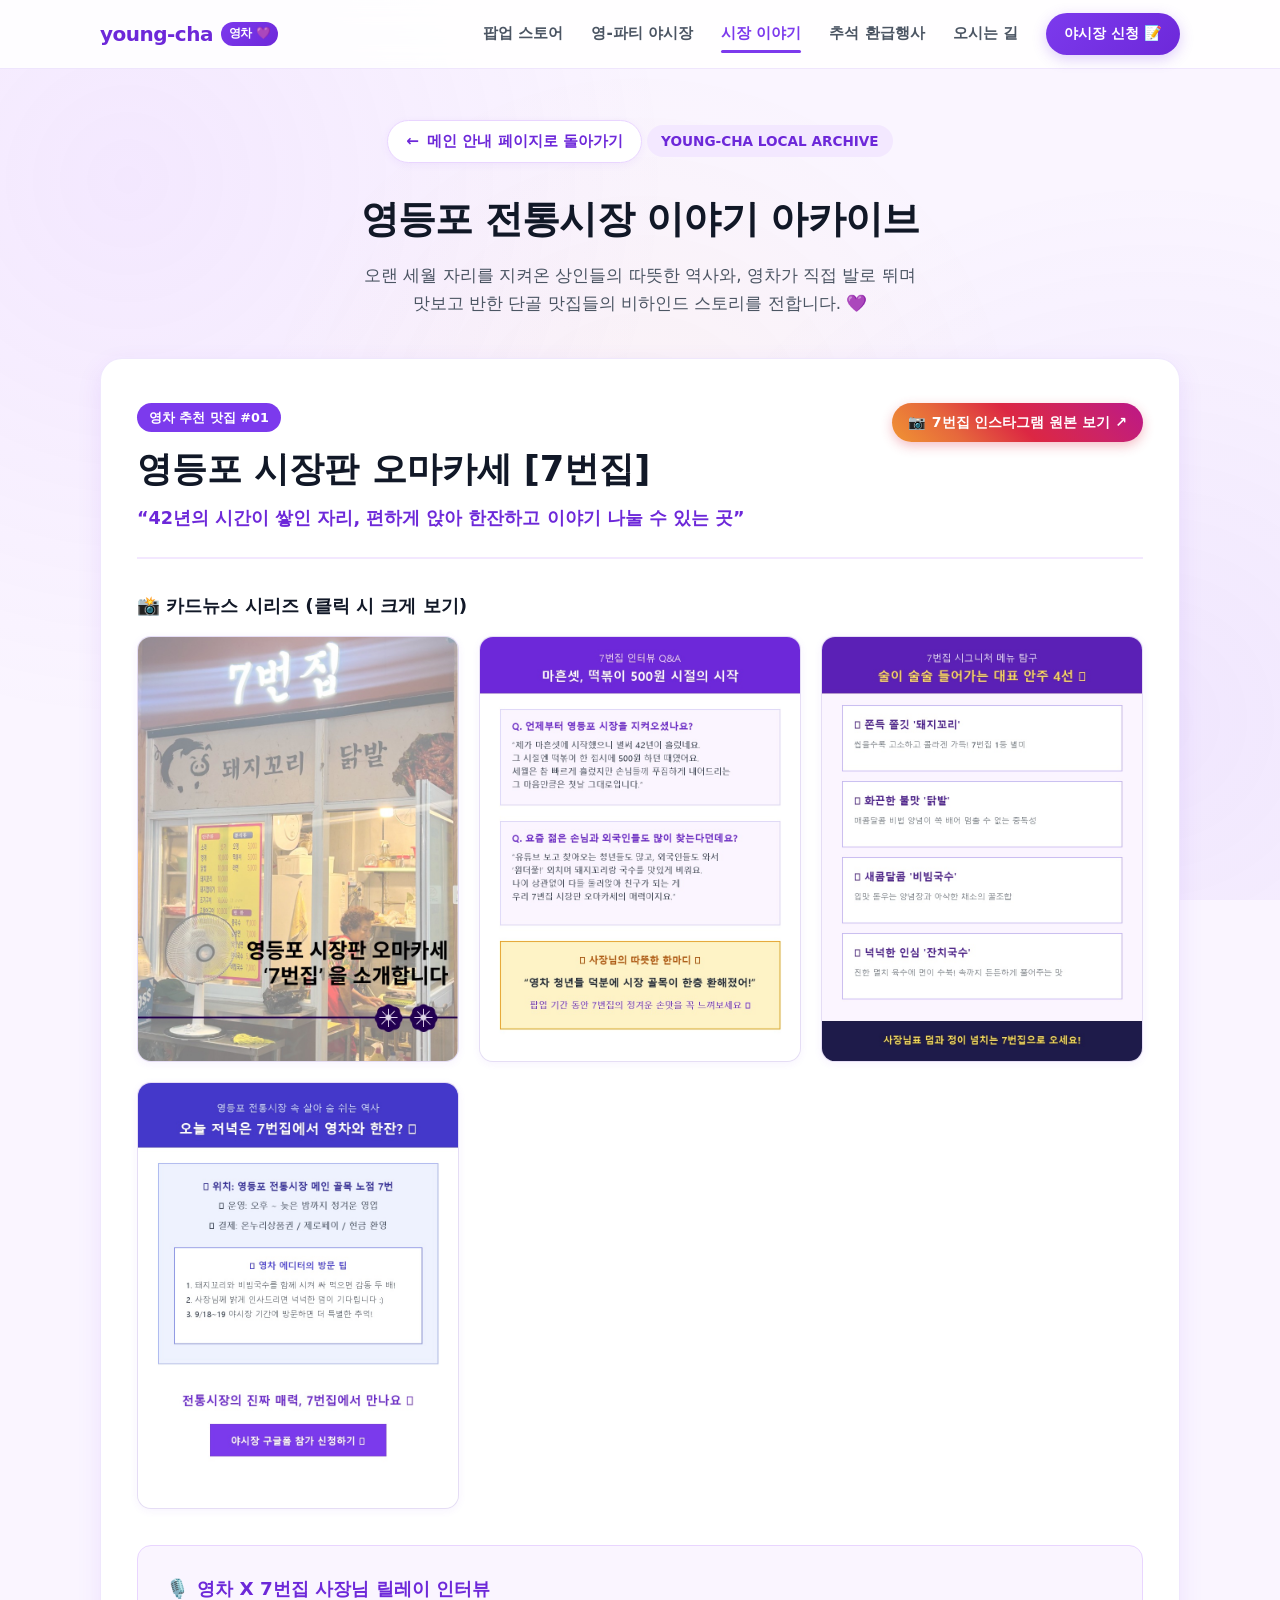
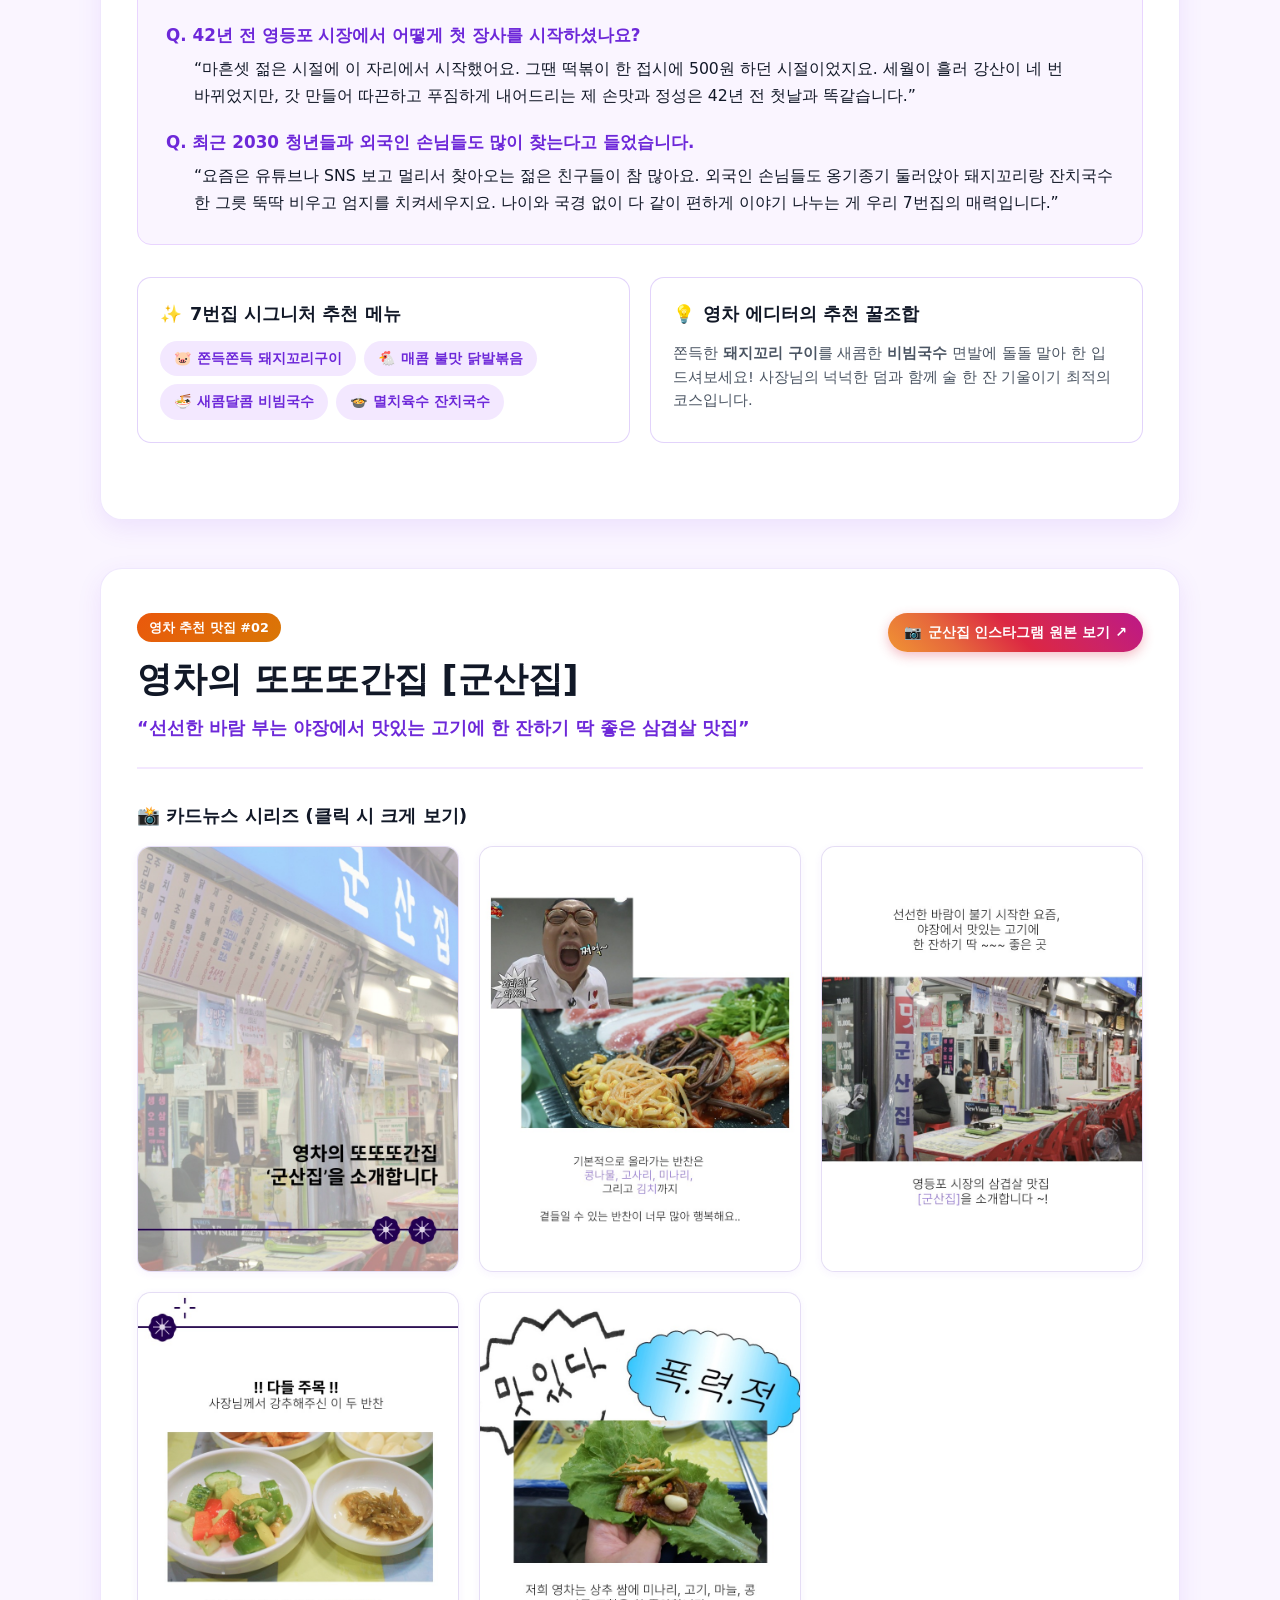
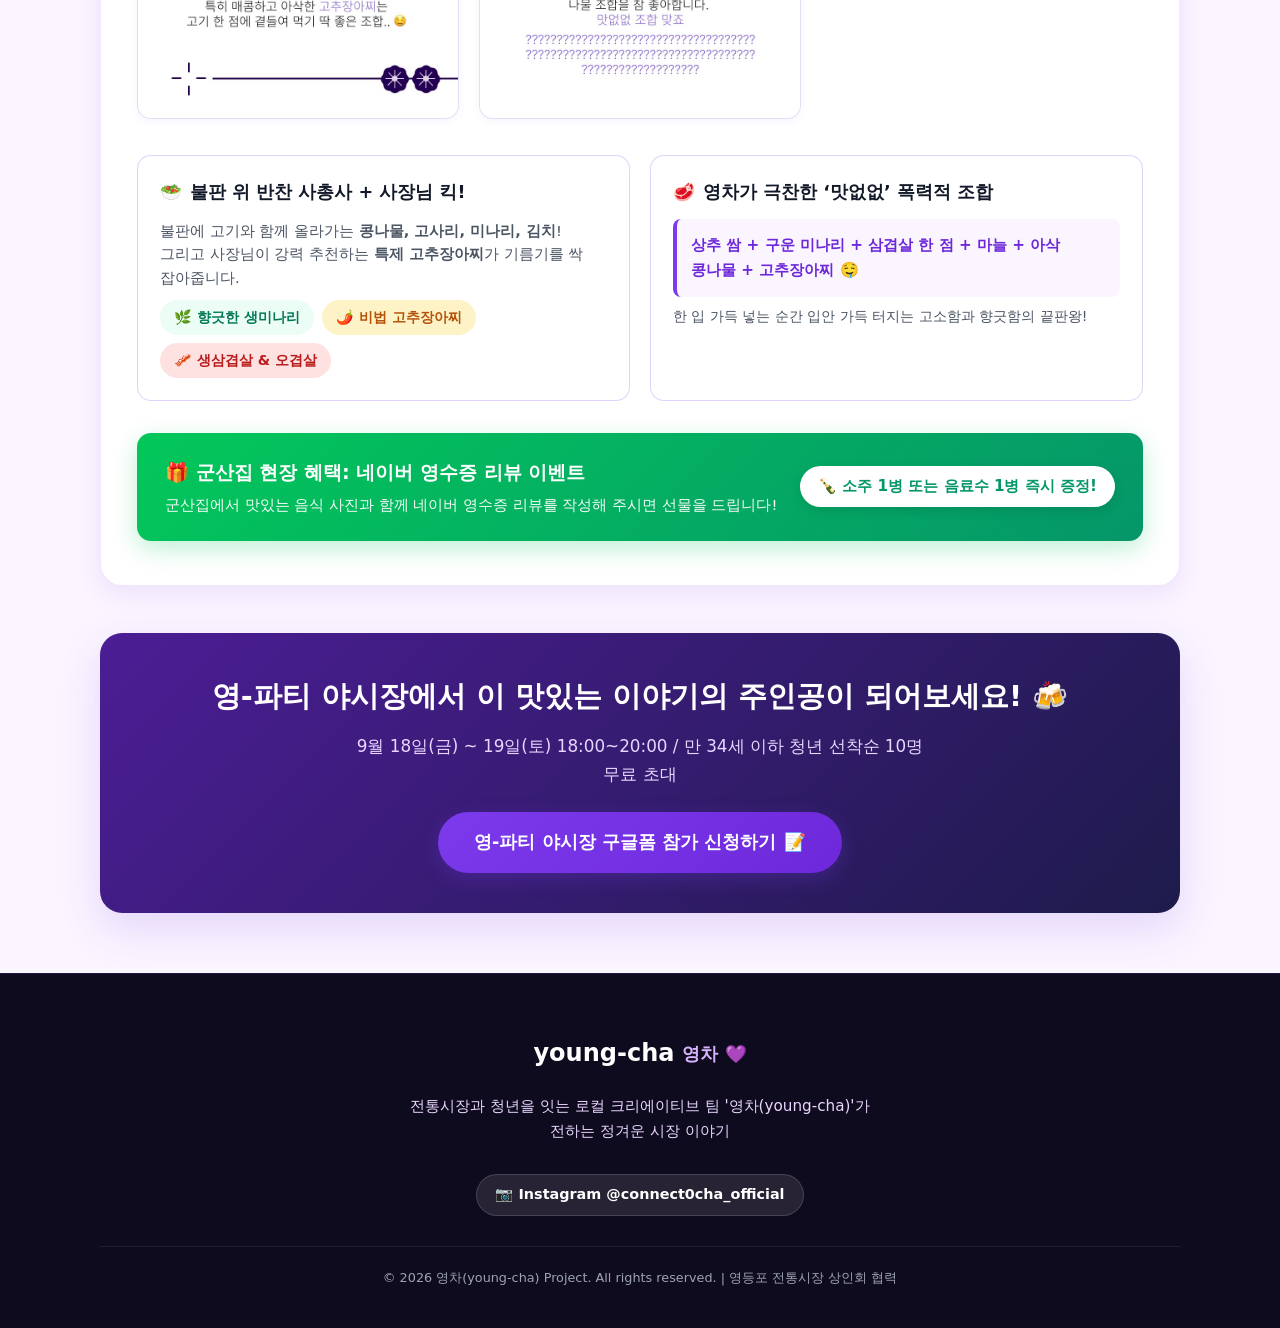
==== stories.html @ 4e7a3eff "feat: 영등포 전통시장 with 영차 팝업 & 야시장 공식 웹사이트 완성 및 Vercel 배포 설정" ====
<!DOCTYPE html>
<html lang="ko">
<head>
  <meta charset="UTF-8">
  <meta name="viewport" content="width=device-width, initial-scale=1.0">
  <title>시장 이야기 아카이브 | 영등포 전통시장 with 영차 💜</title>
  <meta name="description" content="영차가 기록한 영등포 전통시장 이야기 아카이브. 42년 전통의 시장판 오마카세 7번집과 야장 삼겹살 성지 군산집의 카드뉴스를 만나보세요.">
  
  <!-- Open Graph -->
  <meta property="og:type" content="article">
  <meta property="og:title" content="시장 이야기 아카이브 | 영등포 전통시장 with 영차">
  <meta property="og:description" content="7번집 & 군산집의 생생한 인터뷰와 맛있는 카드뉴스 스토리 📖">
  <meta property="og:image" content="images/insta_gunsan.jpg">

  <!-- Pretendard Font & Styles -->
  <link rel="stylesheet" as="style" crossorigin href="https://cdn.jsdelivr.net/gh/orioncactus/pretendard@v1.3.9/dist/web/static/pretendard.min.css" />
  <link rel="stylesheet" href="style.css">
</head>
<body>

  <!-- 상단 네비게이션 헤더 -->
  <header class="header">
    <div class="container header-inner">
      <a href="index.html" class="logo" id="headerLogo">
        <span>young-cha</span>
        <span class="logo-badge">영차 💜</span>
      </a>

      <nav class="nav-desktop">
        <a href="index.html#popup" class="nav-link">팝업 스토어</a>
        <a href="index.html#nightmarket" class="nav-link">영-파티 야시장</a>
        <a href="stories.html" class="nav-link active">시장 이야기</a>
        <a href="index.html#chuseok" class="nav-link">추석 환급행사</a>
        <a href="index.html#location" class="nav-link">오시는 길</a>
        <a href="https://docs.google.com/forms/d/e/1FAIpQLSfv0fXyxu8cU6Dea35BbrPlyVKg8eiQco507-n66Tb0pVjEPQ/viewform?usp=header" target="_blank" rel="noopener noreferrer" class="nav-cta">
          야시장 신청 📝
        </a>
      </nav>

      <button class="menu-toggle" id="menuToggle" aria-label="메뉴 열기">
        <span></span>
        <span></span>
        <span></span>
      </button>
    </div>

    <!-- 모바일 드로어 메뉴 -->
    <nav class="nav-mobile" id="navMobile">
      <a href="index.html#popup" class="nav-link">🎪 팝업 스토어 안내</a>
      <a href="index.html#nightmarket" class="nav-link">🍻 영-파티 야시장 안내</a>
      <a href="stories.html" class="nav-link">📖 시장 이야기 아카이브</a>
      <a href="index.html#chuseok" class="nav-link">🌕 추석 환급행사</a>
      <a href="index.html#location" class="nav-link">📍 오시는 길</a>
      <a href="https://docs.google.com/forms/d/e/1FAIpQLSfv0fXyxu8cU6Dea35BbrPlyVKg8eiQco507-n66Tb0pVjEPQ/viewform?usp=header" target="_blank" rel="noopener noreferrer" class="btn btn-primary" style="margin-top: 10px;">
        야시장 참가 신청하기 📝
      </a>
    </nav>
  </header>

  <!-- 서브 페이지 타이틀 헤더 -->
  <main class="container">
    <div class="stories-header">
      <a href="index.html" class="back-to-main" id="backBtn">
        <span>←</span>
        <span>메인 안내 페이지로 돌아가기</span>
      </a>

      <div class="section-tag">YOUNG-CHA LOCAL ARCHIVE</div>
      <h1 class="section-title">영등포 전통시장 이야기 아카이브</h1>
      <p class="section-desc">
        오랜 세월 자리를 지켜온 상인들의 따뜻한 역사와, 영차가 직접 발로 뛰며 맛보고 반한 단골 맛집들의 비하인드 스토리를 전합니다. 💜
      </p>
    </div>

    <!-- 1. 7번집 상세 스토리 아카이브 -->
    <article class="store-story-section" id="story-7bun">
      <div class="store-header-wrap">
        <div>
          <span class="store-badge">영차 추천 맛집 #01</span>
          <h2 class="store-title">영등포 시장판 오마카세 [7번집]</h2>
          <p class="store-subcopy">“42년의 시간이 쌓인 자리, 편하게 앉아 한잔하고 이야기 나눌 수 있는 곳”</p>
        </div>
        <div style="display: flex; align-items: center; gap: 10px; flex-wrap: wrap;">
          <a href="https://www.instagram.com/p/Dc5ZLV1Ejj2/?img_index=1" target="_blank" rel="noopener noreferrer" class="insta-direct-btn">
            <span>📷</span>
            <span>7번집 인스타그램 원본 보기 ↗</span>
          </a>
        </div>
      </div>

      <!-- 7번집 카드뉴스 갤러리 그리드 -->
      <h3 style="font-size: 1.15rem; font-weight: 800; margin-bottom: 14px; color: var(--text-primary);">
        📸 카드뉴스 시리즈 (클릭 시 크게 보기)
      </h3>
      <div class="cardnews-gallery" data-gallery="7bun">
        <div class="gallery-item">
          <img src="images/7bun_1.jpg" alt="7번집 카드뉴스 1 - 소개 커버">
          <div class="gallery-overlay-hint">🔍 크게 보기 (1/4)</div>
        </div>
        <div class="gallery-item">
          <img src="images/7bun_2.jpg" alt="7번집 카드뉴스 2 - 42년 역사 인터뷰">
          <div class="gallery-overlay-hint">🔍 크게 보기 (2/4)</div>
        </div>
        <div class="gallery-item">
          <img src="images/7bun_3.jpg" alt="7번집 카드뉴스 3 - 시그니처 메뉴">
          <div class="gallery-overlay-hint">🔍 크게 보기 (3/4)</div>
        </div>
        <div class="gallery-item">
          <img src="images/7bun_4.jpg" alt="7번집 카드뉴스 4 - 방문 꿀팁">
          <div class="gallery-overlay-hint">🔍 크게 보기 (4/4)</div>
        </div>
      </div>

      <!-- 인터뷰 Q&A 카드 -->
      <div class="interview-box">
        <h3 style="font-size: 1.15rem; font-weight: 800; color: var(--brand-purple-dark); margin-bottom: 18px; display: flex; align-items: center; gap: 8px;">
          <span>🎙️</span>
          <span>영차 X 7번집 사장님 릴레이 인터뷰</span>
        </h3>

        <div class="interview-item">
          <div class="interview-q">Q. 42년 전 영등포 시장에서 어떻게 첫 장사를 시작하셨나요?</div>
          <div class="interview-a">
            “마흔셋 젊은 시절에 이 자리에서 시작했어요. 그땐 떡볶이 한 접시에 500원 하던 시절이었지요. 세월이 흘러 강산이 네 번 바뀌었지만, 갓 만들어 따끈하고 푸짐하게 내어드리는 제 손맛과 정성은 42년 전 첫날과 똑같습니다.”
          </div>
        </div>

        <div class="interview-item">
          <div class="interview-q">Q. 최근 2030 청년들과 외국인 손님들도 많이 찾는다고 들었습니다.</div>
          <div class="interview-a">
            “요즘은 유튜브나 SNS 보고 멀리서 찾아오는 젊은 친구들이 참 많아요. 외국인 손님들도 옹기종기 둘러앉아 돼지꼬리랑 잔치국수 한 그릇 뚝딱 비우고 엄지를 치켜세우지요. 나이와 국경 없이 다 같이 편하게 이야기 나누는 게 우리 7번집의 매력입니다.”
          </div>
        </div>
      </div>

      <!-- 추천 메뉴 & 영차 방문 팁 -->
      <div class="highlight-feature-grid">
        <div class="feature-box">
          <div class="feature-box-title">
            <span>✨</span>
            <span>7번집 시그니처 추천 메뉴</span>
          </div>
          <div class="menu-pill-list">
            <span class="menu-pill">🐷 쫀득쫀득 돼지꼬리구이</span>
            <span class="menu-pill">🐔 매콤 불맛 닭발볶음</span>
            <span class="menu-pill">🍜 새콤달콤 비빔국수</span>
            <span class="menu-pill">🍲 멸치육수 잔치국수</span>
          </div>
        </div>

        <div class="feature-box">
          <div class="feature-box-title">
            <span>💡</span>
            <span>영차 에디터의 추천 꿀조합</span>
          </div>
          <p style="font-size: 0.92rem; color: var(--text-secondary); line-height: 1.6;">
            쫀득한 <strong>돼지꼬리 구이</strong>를 새콤한 <strong>비빔국수</strong> 면발에 돌돌 말아 한 입 드셔보세요! 사장님의 넉넉한 덤과 함께 술 한 잔 기울이기 최적의 코스입니다.
          </p>
        </div>
      </div>
    </article>

    <!-- 2. 군산집 상세 스토리 아카이브 -->
    <article class="store-story-section" id="story-gunsan">
      <div class="store-header-wrap">
        <div>
          <span class="store-badge" style="background: linear-gradient(135deg, #EA580C, #D97706);">영차 추천 맛집 #02</span>
          <h2 class="store-title">영차의 또또또간집 [군산집]</h2>
          <p class="store-subcopy">“선선한 바람 부는 야장에서 맛있는 고기에 한 잔하기 딱 좋은 삼겹살 맛집”</p>
        </div>
        <div style="display: flex; align-items: center; gap: 10px; flex-wrap: wrap;">
          <a href="https://www.instagram.com/p/Dc0hXOelIm2/?img_index=1" target="_blank" rel="noopener noreferrer" class="insta-direct-btn">
            <span>📷</span>
            <span>군산집 인스타그램 원본 보기 ↗</span>
          </a>
        </div>
      </div>

      <!-- 군산집 카드뉴스 갤러리 그리드 -->
      <h3 style="font-size: 1.15rem; font-weight: 800; margin-bottom: 14px; color: var(--text-primary);">
        📸 카드뉴스 시리즈 (클릭 시 크게 보기)
      </h3>
      <div class="cardnews-gallery" data-gallery="gunsan">
        <div class="gallery-item">
          <img src="images/gunsan_1.jpg" alt="군산집 카드뉴스 1 - 커버">
          <div class="gallery-overlay-hint">🔍 크게 보기 (1/5)</div>
        </div>
        <div class="gallery-item">
          <img src="images/gunsan_2.jpg" alt="군산집 카드뉴스 2 - 야장 분위기">
          <div class="gallery-overlay-hint">🔍 크게 보기 (2/5)</div>
        </div>
        <div class="gallery-item">
          <img src="images/gunsan_3.jpg" alt="군산집 카드뉴스 3 - 푸짐한 반찬 군단">
          <div class="gallery-overlay-hint">🔍 크게 보기 (3/5)</div>
        </div>
        <div class="gallery-item">
          <img src="images/gunsan_4.jpg" alt="군산집 카드뉴스 4 - 특제 고추장아찌">
          <div class="gallery-overlay-hint">🔍 크게 보기 (4/5)</div>
        </div>
        <div class="gallery-item">
          <img src="images/gunsan_5.jpg" alt="군산집 카드뉴스 5 - 상추쌈 폭력적 꿀조합">
          <div class="gallery-overlay-hint">🔍 크게 보기 (5/5)</div>
        </div>
      </div>

      <!-- 군산집 반찬 & 꿀조합 스토리 -->
      <div class="highlight-feature-grid">
        <div class="feature-box">
          <div class="feature-box-title">
            <span>🥗</span>
            <span>불판 위 반찬 사총사 + 사장님 킥!</span>
          </div>
          <p style="font-size: 0.92rem; color: var(--text-secondary); line-height: 1.6; margin-bottom: 10px;">
            불판에 고기와 함께 올라가는 <strong>콩나물, 고사리, 미나리, 김치</strong>! 그리고 사장님이 강력 추천하는 <strong>특제 고추장아찌</strong>가 기름기를 싹 잡아줍니다.
          </p>
          <div class="menu-pill-list">
            <span class="menu-pill" style="background: #ECFDF5; color: #047857;">🌿 향긋한 생미나리</span>
            <span class="menu-pill" style="background: #FEF3C7; color: #B45309;">🌶️ 비법 고추장아찌</span>
            <span class="menu-pill" style="background: #FEE2E2; color: #B91C1C;">🥓 생삼겹살 & 오겹살</span>
          </div>
        </div>

        <div class="feature-box">
          <div class="feature-box-title">
            <span>🥩</span>
            <span>영차가 극찬한 ‘맛없없’ 폭력적 조합</span>
          </div>
          <div style="background: #FAF5FF; padding: 14px; border-radius: var(--radius-sm); border-left: 4px solid var(--brand-purple); font-size: 0.95rem; font-weight: 700; color: var(--brand-purple-dark);">
            상추 쌈 + 구운 미나리 + 삼겹살 한 점 + 마늘 + 아삭 콩나물 + 고추장아찌 🤤
          </div>
          <p style="font-size: 0.88rem; color: var(--text-secondary); margin-top: 8px;">
            한 입 가득 넣는 순간 입안 가득 터지는 고소함과 향긋함의 끝판왕!
          </p>
        </div>
      </div>

      <!-- 네이버 영수증 리뷰 이벤트 안내 박스 -->
      <div class="review-event-banner">
        <div class="review-event-text">
          <h4>🎁 군산집 현장 혜택: 네이버 영수증 리뷰 이벤트</h4>
          <p>군산집에서 맛있는 음식 사진과 함께 네이버 영수증 리뷰를 작성해 주시면 선물을 드립니다!</p>
        </div>
        <div class="review-reward-tag">
          🍾 소주 1병 또는 음료수 1병 즉시 증정!
        </div>
      </div>
    </article>

    <!-- 하단 야시장 신청 유도 배너 -->
    <div style="background: linear-gradient(135deg, #4C1D95, #1E1B4B); border-radius: var(--radius-lg); padding: 40px 30px; text-align: center; color: #FFFFFF; margin-bottom: 60px; box-shadow: var(--shadow-lg);">
      <h3 style="font-size: 1.8rem; font-weight: 900; margin-bottom: 12px;">
        영-파티 야시장에서 이 맛있는 이야기의 주인공이 되어보세요! 🍻
      </h3>
      <p style="color: var(--primary-200); font-size: 1.05rem; max-width: 600px; margin: 0 auto 24px;">
        9월 18일(금) ~ 19일(토) 18:00~20:00 / 만 34세 이하 청년 선착순 10명 무료 초대
      </p>
      <a href="https://docs.google.com/forms/d/e/1FAIpQLSfv0fXyxu8cU6Dea35BbrPlyVKg8eiQco507-n66Tb0pVjEPQ/viewform?usp=header" target="_blank" rel="noopener noreferrer" class="btn btn-primary" style="padding: 16px 36px; font-size: 1.1rem;">
        <span>영-파티 야시장 구글폼 참가 신청하기</span>
        <span>📝</span>
      </a>
    </div>
  </main>

  <!-- 푸터 (Footer) -->
  <footer class="footer">
    <div class="container footer-inner">
      <div class="footer-logo">
        <span>young-cha</span>
        <span style="font-size: 1.1rem; color: var(--primary-300); font-weight: 700;">영차 💜</span>
      </div>

      <p class="footer-tagline">
        전통시장과 청년을 잇는 로컬 크리에이티브 팀 '영차(young-cha)'가 전하는 정겨운 시장 이야기
      </p>

      <div class="footer-social">
        <a href="https://www.instagram.com/connect0cha_official/" target="_blank" rel="noopener noreferrer" class="social-link">
          <span>📷 Instagram @connect0cha_official</span>
        </a>
      </div>

      <div class="footer-copy">
        <p>© 2026 영차(young-cha) Project. All rights reserved. | 영등포 전통시장 상인회 협력</p>
      </div>
    </div>
  </footer>

  <!-- 카드뉴스 모달 뷰어 (Lightbox) -->
  <div class="modal-backdrop" id="cardModal">
    <div class="modal-content">
      <span class="modal-close-btn" title="닫기">&times;</span>
      <button class="modal-nav-btn modal-prev" title="이전 이미지">&#10094;</button>
      <div class="modal-img-wrap">
        <img id="modalImage" src="" alt="카드뉴스 확대 이미지">
      </div>
      <button class="modal-nav-btn modal-next" title="다음 이미지">&#10095;</button>
    </div>
  </div>

  <script src="script.js"></script>
</body>
</html>
---- style.css ----
/* ==========================================================================
   영등포 전통시장 with 영차 (young-cha 💜)
   공식 안내 웹사이트 스타일시트 (style.css)
   컨셉: Modern Retro & Trendy Youth (모던 레트로 & 바이올렛)
   ========================================================================== */

/* 1. 디자인 시스템 변수 정의 (CSS Custom Properties) */
:root {
  /* Brand Violet Palette */
  --primary-50: #FAF5FF;
  --primary-100: #F3E8FF;
  --primary-200: #E9D5FF;
  --primary-300: #D8B4FE;
  --primary-400: #C084FC;
  --primary-500: #A855F7;
  --primary-600: #9333EA;
  --primary-700: #7E22CE;
  --primary-800: #6B21A8;
  --primary-900: #581C87;
  --primary-950: #3B0764;
  
  --brand-purple: #7C3AED;
  --brand-purple-dark: #6D28D9;
  --brand-purple-light: #8B5CF6;
  --brand-purple-glow: rgba(124, 58, 237, 0.25);

  /* Retro Accents */
  --accent-amber: #F59E0B;
  --accent-yellow: #FDE047;
  --accent-orange: #EA580C;
  --accent-mint: #10B981;
  --accent-rose: #F43F5E;
  --insta-gradient: linear-gradient(45deg, #f09433 0%, #e6683c 25%, #dc2743 50%, #cc2366 75%, #bc1888 100%);

  /* Neutral Dark / Light */
  --bg-main: #FAF5FF;
  --bg-surface: #FFFFFF;
  --bg-surface-elevated: rgba(255, 255, 255, 0.85);
  --bg-dark: #0F0B1E;
  --bg-dark-card: #1C1436;

  --text-primary: #111827;
  --text-secondary: #4B5563;
  --text-muted: #9CA3AF;
  --text-on-dark: #F9FAFB;

  /* Borders & Shadows */
  --border-light: rgba(124, 58, 237, 0.12);
  --border-medium: rgba(124, 58, 237, 0.22);
  --border-glow: rgba(168, 85, 247, 0.4);
  
  --shadow-sm: 0 2px 8px rgba(124, 58, 237, 0.06);
  --shadow-md: 0 8px 24px rgba(124, 58, 237, 0.1);
  --shadow-lg: 0 16px 40px rgba(124, 58, 237, 0.16);
  --shadow-glow: 0 0 25px rgba(124, 58, 237, 0.35);

  /* Typography */
  --font-main: 'Pretendard', -apple-system, BlinkMacSystemFont, system-ui, Roboto, 'Helvetica Neue', 'Segoe UI', 'Apple SD Gothic Neo', 'Noto Sans KR', 'Malgun Gothic', sans-serif;
  
  /* Radii & Transitions */
  --radius-sm: 8px;
  --radius-md: 14px;
  --radius-lg: 22px;
  --radius-full: 9999px;
  --transition: all 0.28s cubic-bezier(0.4, 0, 0.2, 1);
  --transition-bounce: all 0.4s cubic-bezier(0.34, 1.56, 0.64, 1);
}

/* 2. 전역 리셋 & 기본 설정 */
*, *::before, *::after {
  box-sizing: border-box;
  margin: 0;
  padding: 0;
}

html {
  scroll-behavior: smooth;
  font-size: 16px;
  -webkit-text-size-adjust: 100%;
}

body {
  font-family: var(--font-main);
  background-color: var(--bg-main);
  color: var(--text-primary);
  line-height: 1.65;
  word-break: keep-all;
  overflow-x: hidden;
  position: relative;
  -webkit-font-smoothing: antialiased;
}

body::before {
  content: '';
  position: fixed;
  top: 0;
  left: 0;
  width: 100%;
  height: 100%;
  background: 
    radial-gradient(circle at 10% 20%, rgba(168, 85, 247, 0.08) 0%, transparent 40%),
    radial-gradient(circle at 90% 80%, rgba(124, 58, 237, 0.08) 0%, transparent 40%),
    radial-gradient(circle at 50% 50%, rgba(245, 158, 11, 0.04) 0%, transparent 50%);
  pointer-events: none;
  z-index: -1;
}

a {
  color: inherit;
  text-decoration: none;
}

img {
  max-width: 100%;
  height: auto;
  display: block;
}

button {
  font-family: inherit;
  cursor: pointer;
  border: none;
  background: none;
}

ul, ol {
  list-style: none;
}

/* 3. 컨테이너 & 레이아웃 */
.container {
  width: 100%;
  max-width: 1120px;
  margin: 0 auto;
  padding: 0 20px;
}

.section {
  padding: 80px 0;
  position: relative;
}

@media (max-width: 768px) {
  .section {
    padding: 56px 0;
  }
}

/* 4. 헤더 & GNB */
.header {
  position: fixed;
  top: 0;
  left: 0;
  width: 100%;
  z-index: 1000;
  background: rgba(255, 255, 255, 0.88);
  backdrop-filter: blur(14px);
  -webkit-backdrop-filter: blur(14px);
  border-bottom: 1px solid var(--border-light);
  transition: var(--transition);
}

.header.scrolled {
  background: rgba(255, 255, 255, 0.96);
  box-shadow: 0 4px 20px rgba(124, 58, 237, 0.08);
}

.header-inner {
  display: flex;
  align-items: center;
  justify-content: space-between;
  height: 68px;
}

.logo {
  display: flex;
  align-items: center;
  gap: 8px;
  font-size: 1.25rem;
  font-weight: 800;
  color: var(--brand-purple-dark);
  letter-spacing: -0.5px;
}

.logo-badge {
  background: linear-gradient(135deg, var(--brand-purple), var(--brand-purple-dark));
  color: #FFFFFF;
  font-size: 0.75rem;
  font-weight: 700;
  padding: 2px 8px;
  border-radius: var(--radius-full);
}

.nav-desktop {
  display: flex;
  align-items: center;
  gap: 28px;
}

.nav-link {
  font-size: 0.95rem;
  font-weight: 600;
  color: var(--text-secondary);
  position: relative;
  padding: 6px 0;
  transition: var(--transition);
}

.nav-link:hover, .nav-link.active {
  color: var(--brand-purple);
}

.nav-link::after {
  content: '';
  position: absolute;
  bottom: 0;
  left: 0;
  width: 0;
  height: 2.5px;
  background: var(--brand-purple);
  border-radius: var(--radius-full);
  transition: var(--transition);
}

.nav-link:hover::after, .nav-link.active::after {
  width: 100%;
}

.nav-cta {
  display: inline-flex;
  align-items: center;
  gap: 6px;
  background: linear-gradient(135deg, var(--brand-purple), var(--brand-purple-dark));
  color: #FFFFFF;
  padding: 9px 18px;
  font-size: 0.9rem;
  font-weight: 700;
  border-radius: var(--radius-full);
  box-shadow: 0 4px 14px var(--brand-purple-glow);
  transition: var(--transition-bounce);
}

.nav-cta:hover {
  transform: translateY(-2px) scale(1.02);
  box-shadow: 0 6px 20px rgba(124, 58, 237, 0.4);
}

/* 모바일 햄버거 메뉴 */
.menu-toggle {
  display: none;
  flex-direction: column;
  gap: 5px;
  width: 30px;
  height: 24px;
  justify-content: center;
  z-index: 1001;
}

.menu-toggle span {
  display: block;
  height: 2.5px;
  background: var(--brand-purple-dark);
  border-radius: var(--radius-full);
  transition: var(--transition);
}

.menu-toggle.active span:nth-child(1) {
  transform: translateY(7.5px) rotate(45deg);
}
.menu-toggle.active span:nth-child(2) {
  opacity: 0;
}
.menu-toggle.active span:nth-child(3) {
  transform: translateY(-7.5px) rotate(-45deg);
}

.nav-mobile {
  display: none;
  position: fixed;
  top: 68px;
  left: 0;
  width: 100%;
  background: #FFFFFF;
  border-bottom: 2px solid var(--primary-100);
  padding: 24px 20px;
  box-shadow: var(--shadow-lg);
  flex-direction: column;
  gap: 16px;
  z-index: 999;
}

.nav-mobile.open {
  display: flex;
  animation: slideDown 0.3s ease-out forwards;
}

@keyframes slideDown {
  from { opacity: 0; transform: translateY(-10px); }
  to { opacity: 1; transform: translateY(0); }
}

@media (max-width: 900px) {
  .nav-desktop { display: none; }
  .menu-toggle { display: flex; }
}

/* 5. 히어로 섹션 */
.hero {
  padding-top: 140px;
  padding-bottom: 90px;
  position: relative;
  text-align: center;
  overflow: hidden;
}

.hero-badge-wrap {
  display: inline-flex;
  align-items: center;
  gap: 10px;
  background: #FFFFFF;
  border: 1.5px solid var(--primary-200);
  padding: 8px 18px;
  border-radius: var(--radius-full);
  box-shadow: var(--shadow-sm);
  margin-bottom: 24px;
  animation: pulseBadge 2.5s infinite;
}

@keyframes pulseBadge {
  0%, 100% { box-shadow: 0 0 0 0 rgba(124, 58, 237, 0.2); }
  50% { box-shadow: 0 0 0 10px rgba(124, 58, 237, 0); }
}

.hero-badge-tag {
  background: var(--brand-purple);
  color: #FFFFFF;
  font-size: 0.8rem;
  font-weight: 800;
  padding: 3px 10px;
  border-radius: var(--radius-full);
}

.hero-badge-date {
  font-size: 0.9rem;
  font-weight: 700;
  color: var(--brand-purple-dark);
}

.hero-title {
  font-size: clamp(2rem, 5vw, 3.4rem);
  font-weight: 900;
  line-height: 1.25;
  letter-spacing: -1.2px;
  margin-bottom: 20px;
  color: var(--text-primary);
}

.hero-title .highlight {
  background: linear-gradient(135deg, var(--brand-purple), #C084FC);
  -webkit-background-clip: text;
  -webkit-text-fill-color: transparent;
  display: inline-block;
}

.hero-subtitle {
  font-size: clamp(1rem, 2.2vw, 1.25rem);
  color: var(--text-secondary);
  max-width: 680px;
  margin: 0 auto 36px;
  line-height: 1.7;
}

.dday-box {
  display: inline-flex;
  align-items: center;
  gap: 16px;
  background: linear-gradient(135deg, #2A104E, #180B2E);
  color: #FFFFFF;
  padding: 14px 28px;
  border-radius: var(--radius-lg);
  box-shadow: var(--shadow-md);
  margin-bottom: 36px;
  border: 1px solid rgba(168, 85, 247, 0.3);
}

.dday-title {
  font-size: 0.9rem;
  color: var(--accent-yellow);
  font-weight: 700;
  display: flex;
  align-items: center;
  gap: 6px;
}

.dday-digits {
  display: flex;
  align-items: center;
  gap: 8px;
  font-weight: 800;
}

.dday-unit {
  background: rgba(255, 255, 255, 0.12);
  padding: 4px 10px;
  border-radius: var(--radius-sm);
  font-size: 1.15rem;
  font-variant-numeric: tabular-nums;
  border: 1px solid rgba(255, 255, 255, 0.15);
}

.hero-actions {
  display: flex;
  align-items: center;
  justify-content: center;
  gap: 16px;
  flex-wrap: wrap;
}

/* 버튼 컴포넌트 */
.btn {
  display: inline-flex;
  align-items: center;
  justify-content: center;
  gap: 8px;
  padding: 14px 30px;
  font-size: 1.05rem;
  font-weight: 700;
  border-radius: var(--radius-full);
  transition: var(--transition-bounce);
  text-align: center;
}

.btn-primary {
  background: linear-gradient(135deg, var(--brand-purple), var(--brand-purple-dark));
  color: #FFFFFF;
  box-shadow: 0 6px 20px var(--brand-purple-glow);
}

.btn-primary:hover {
  transform: translateY(-3px) scale(1.02);
  box-shadow: 0 10px 28px rgba(124, 58, 237, 0.45);
}

.btn-secondary {
  background: #FFFFFF;
  color: var(--brand-purple-dark);
  border: 1.5px solid var(--primary-200);
  box-shadow: var(--shadow-sm);
}

.btn-secondary:hover {
  background: var(--primary-50);
  border-color: var(--brand-purple);
  transform: translateY(-3px);
}

/* 6. 섹션 헤더 공통 */
.section-header {
  text-align: center;
  margin-bottom: 48px;
}

.section-tag {
  display: inline-flex;
  align-items: center;
  gap: 6px;
  background: var(--primary-100);
  color: var(--brand-purple-dark);
  font-size: 0.85rem;
  font-weight: 800;
  padding: 5px 14px;
  border-radius: var(--radius-full);
  margin-bottom: 12px;
  text-transform: uppercase;
}

.section-title {
  font-size: clamp(1.65rem, 3.2vw, 2.4rem);
  font-weight: 800;
  letter-spacing: -0.8px;
  color: var(--text-primary);
  margin-bottom: 12px;
}

.section-desc {
  font-size: 1.05rem;
  color: var(--text-secondary);
  max-width: 600px;
  margin: 0 auto;
}

/* 7. 섹션 1: 팝업 스토어 & 영-파티 야시장 */
.events-grid {
  display: grid;
  grid-template-columns: repeat(2, 1fr);
  gap: 28px;
}

@media (max-width: 860px) {
  .events-grid {
    grid-template-columns: 1fr;
    gap: 24px;
  }
}

.event-card {
  background: var(--bg-surface);
  border-radius: var(--radius-lg);
  border: 1.5px solid var(--border-light);
  box-shadow: var(--shadow-md);
  padding: 36px 32px;
  display: flex;
  flex-direction: column;
  position: relative;
  overflow: hidden;
  transition: var(--transition);
}

.event-card:hover {
  transform: translateY(-5px);
  box-shadow: var(--shadow-lg);
  border-color: var(--border-glow);
}

.event-card.featured {
  background: linear-gradient(175deg, #FFFFFF 65%, #FAF5FF 100%);
  border: 2px solid var(--brand-purple);
}

.card-top-tag {
  position: absolute;
  top: 18px;
  right: 20px;
  background: var(--accent-amber);
  color: #FFFFFF;
  font-size: 0.78rem;
  font-weight: 800;
  padding: 4px 12px;
  border-radius: var(--radius-full);
  box-shadow: 0 2px 8px rgba(245, 158, 11, 0.3);
}

.event-icon {
  font-size: 2.6rem;
  margin-bottom: 16px;
  display: inline-block;
}

.event-title {
  font-size: 1.55rem;
  font-weight: 800;
  color: var(--text-primary);
  margin-bottom: 8px;
}

.event-target {
  font-size: 0.95rem;
  font-weight: 700;
  color: var(--brand-purple);
  margin-bottom: 24px;
}

.info-list {
  display: flex;
  flex-direction: column;
  gap: 14px;
  margin-bottom: 28px;
  background: var(--primary-50);
  padding: 20px;
  border-radius: var(--radius-md);
}

.info-item {
  display: flex;
  align-items: flex-start;
  gap: 10px;
  font-size: 0.95rem;
}

.info-label {
  font-weight: 700;
  color: var(--brand-purple-dark);
  min-width: 54px;
  flex-shrink: 0;
}

.info-value {
  color: var(--text-primary);
  font-weight: 500;
}

.event-perks {
  margin-top: auto;
  padding-top: 18px;
  border-top: 1px dashed var(--border-medium);
}

.perks-title {
  font-size: 0.95rem;
  font-weight: 800;
  color: var(--text-primary);
  margin-bottom: 12px;
  display: flex;
  align-items: center;
  gap: 6px;
}

.perk-badges {
  display: flex;
  flex-direction: column;
  gap: 8px;
}

.perk-badge-item {
  display: flex;
  align-items: center;
  gap: 8px;
  background: #FFFFFF;
  border: 1px solid var(--primary-200);
  padding: 8px 12px;
  border-radius: var(--radius-sm);
  font-size: 0.88rem;
  color: var(--text-secondary);
}

.perk-badge-item strong {
  color: var(--brand-purple-dark);
}

.card-cta-wrap {
  margin-top: 24px;
}

.card-cta-btn {
  width: 100%;
  padding: 15px;
  font-size: 1.05rem;
}

/* 8. 섹션 2: 인스타그램 게시물 가로 병렬 다이렉트 링크 카드 */
.insta-parallel-grid {
  display: grid;
  grid-template-columns: repeat(2, 1fr);
  gap: 32px;
  margin-bottom: 40px;
}

@media (max-width: 860px) {
  .insta-parallel-grid {
    grid-template-columns: 1fr;
    gap: 28px;
  }
}

.insta-post-link {
  display: block;
  text-decoration: none;
  color: inherit;
  transition: var(--transition);
}

.insta-post-card {
  background: #FFFFFF;
  border-radius: var(--radius-lg);
  border: 1.5px solid var(--border-light);
  overflow: hidden;
  box-shadow: var(--shadow-md);
  transition: var(--transition-bounce);
  position: relative;
  display: flex;
  flex-direction: column;
}

.insta-post-link:hover .insta-post-card {
  transform: translateY(-8px) scale(1.015);
  box-shadow: 0 20px 40px rgba(124, 58, 237, 0.2);
  border-color: var(--brand-purple);
}

.insta-image-container {
  position: relative;
  width: 100%;
  overflow: hidden;
  background: #F3F4F6;
}

.insta-image-container img {
  width: 100%;
  height: auto;
  display: block;
  transition: transform 0.5s ease;
}

.insta-post-link:hover .insta-image-container img {
  transform: scale(1.03);
}

/* 인스타그램 열기 호버 배지 오버레이 */
.insta-hover-overlay {
  position: absolute;
  inset: 0;
  background: rgba(124, 58, 237, 0.35);
  backdrop-filter: blur(2px);
  display: flex;
  align-items: center;
  justify-content: center;
  opacity: 0;
  transition: var(--transition);
}

.insta-post-link:hover .insta-hover-overlay {
  opacity: 1;
}

.insta-badge-pill {
  background: #FFFFFF;
  color: var(--brand-purple-dark);
  font-weight: 800;
  font-size: 1rem;
  padding: 12px 24px;
  border-radius: var(--radius-full);
  box-shadow: 0 8px 24px rgba(0, 0, 0, 0.25);
  display: inline-flex;
  align-items: center;
  gap: 8px;
  transform: translateY(10px);
  transition: transform 0.3s ease;
}

.insta-post-link:hover .insta-badge-pill {
  transform: translateY(0);
}

.insta-card-footer {
  padding: 18px 20px;
  background: #FFFFFF;
  border-top: 1px solid #F3F4F6;
  display: flex;
  align-items: center;
  justify-content: space-between;
}

.insta-store-name {
  font-size: 1.15rem;
  font-weight: 800;
  color: var(--text-primary);
}

.insta-click-guide {
  font-size: 0.88rem;
  font-weight: 700;
  color: var(--brand-purple);
  display: flex;
  align-items: center;
  gap: 4px;
}

.story-more-btn-wrap {
  text-align: center;
  margin-top: 10px;
}

/* 9. 섹션 3: 추석 환급 행사 */
.chuseok-card {
  background: linear-gradient(135deg, #2E1065, #1E1B4B);
  border-radius: var(--radius-lg);
  color: #FFFFFF;
  padding: 40px;
  box-shadow: var(--shadow-lg);
  border: 1px solid rgba(221, 214, 254, 0.2);
  display: grid;
  grid-template-columns: 1.1fr 0.9fr;
  gap: 36px;
  align-items: center;
}

@media (max-width: 920px) {
  .chuseok-card {
    grid-template-columns: 1fr;
    padding: 28px 20px;
    gap: 28px;
  }
}

.chuseok-badge {
  display: inline-flex;
  align-items: center;
  gap: 6px;
  background: rgba(253, 224, 71, 0.18);
  color: var(--accent-yellow);
  font-size: 0.85rem;
  font-weight: 800;
  padding: 5px 14px;
  border-radius: var(--radius-full);
  margin-bottom: 14px;
  border: 1px solid rgba(253, 224, 71, 0.35);
}

.chuseok-title {
  font-size: clamp(1.4rem, 2.6vw, 1.85rem);
  font-weight: 900;
  line-height: 1.35;
  margin-bottom: 14px;
  color: #FFFFFF;
}

.chuseok-desc {
  font-size: 0.98rem;
  color: var(--primary-200);
  line-height: 1.6;
  margin-bottom: 24px;
}

.refund-boxes {
  display: grid;
  grid-template-columns: 1fr 1fr;
  gap: 16px;
  margin-bottom: 24px;
}

@media (max-width: 480px) {
  .refund-boxes {
    grid-template-columns: 1fr;
  }
}

.refund-box {
  background: rgba(255, 255, 255, 0.08);
  backdrop-filter: blur(8px);
  border: 1px solid rgba(255, 255, 255, 0.15);
  padding: 16px;
  border-radius: var(--radius-md);
  text-align: center;
}

.refund-box.gold {
  background: rgba(245, 158, 11, 0.12);
  border-color: rgba(245, 158, 11, 0.4);
}

.refund-condition {
  font-size: 0.85rem;
  color: var(--primary-200);
  margin-bottom: 4px;
}

.refund-box.gold .refund-condition {
  color: #FDE68A;
}

.refund-amount {
  font-size: 1.35rem;
  font-weight: 900;
  color: #FFFFFF;
}

.refund-box.gold .refund-amount {
  color: var(--accent-yellow);
}

.chuseok-notice {
  font-size: 0.85rem;
  color: var(--primary-300);
  line-height: 1.5;
  border-top: 1px solid rgba(255, 255, 255, 0.1);
  padding-top: 14px;
}

.chuseok-img-wrap {
  border-radius: var(--radius-md);
  overflow: hidden;
  box-shadow: 0 10px 30px rgba(0, 0, 0, 0.4);
  border: 2px solid rgba(255, 255, 255, 0.12);
}

/* 10. 섹션 4: 오시는 길 & 카카오맵 공식 정적 지도 */
.map-wrapper {
  background: #FFFFFF;
  border-radius: var(--radius-lg);
  border: 1.5px solid var(--border-light);
  overflow: hidden;
  box-shadow: var(--shadow-md);
}

.map-transit-grid {
  display: grid;
  grid-template-columns: 1fr 1fr;
  border-bottom: 1.5px solid var(--border-light);
}

@media (max-width: 640px) {
  .map-transit-grid {
    grid-template-columns: 1fr;
  }
}

.transit-item {
  display: flex;
  align-items: center;
  gap: 14px;
  padding: 20px 24px;
}

.transit-item:first-child {
  border-right: 1.5px solid var(--border-light);
}

@media (max-width: 640px) {
  .transit-item:first-child {
    border-right: none;
    border-bottom: 1.5px solid var(--border-light);
  }
}

.subway-badge {
  width: 42px;
  height: 42px;
  border-radius: 50%;
  display: flex;
  align-items: center;
  justify-content: center;
  font-weight: 800;
  font-size: 0.95rem;
  color: #FFFFFF;
  flex-shrink: 0;
}

.subway-line5 {
  background: #8936E0;
  box-shadow: 0 3px 10px rgba(137, 54, 224, 0.35);
}

.subway-line1 {
  background: #0052A4;
  box-shadow: 0 3px 10px rgba(0, 82, 164, 0.35);
}

.transit-text h4 {
  font-size: 1rem;
  font-weight: 800;
  color: var(--text-primary);
  margin-bottom: 2px;
}

.transit-text p {
  font-size: 0.88rem;
  color: var(--text-secondary);
}

/* 카카오맵 공식 정적 지도 반응형 래퍼 */
.kakaomap-custom-container {
  padding: 32px 20px;
  display: flex;
  flex-direction: column;
  align-items: center;
  justify-content: center;
  background: #FAFAFC;
}

.kakaomap-custom-wrap {
  display: flex;
  flex-direction: column;
  align-items: center;
  max-width: 100%;
  box-shadow: 0 8px 24px rgba(0, 0, 0, 0.08);
  border-radius: var(--radius-md);
  overflow: hidden;
  background: #FFFFFF;
}

.kakaomap-static-link {
  display: block;
  max-width: 100%;
  overflow: hidden;
}

.kakaomap-static-link img {
  width: 100%;
  max-width: 504px;
  height: auto;
  display: block;
}

.kakaomap-static-bar {
  width: 100%;
  max-width: 504px;
  display: flex;
  align-items: center;
  justify-content: space-between;
  padding: 10px 16px;
  background-color: #F9F9F9;
  border-top: 1px solid #E5E7EB;
}

.kakaomap-static-bar a {
  font-size: 0.88rem;
  font-weight: 700;
  color: #111827;
  display: inline-flex;
  align-items: center;
  gap: 4px;
  transition: var(--transition);
}

.kakaomap-static-bar a:hover {
  color: var(--brand-purple);
}

/* 맵 하단 액션 버튼 바 */
.map-action-bar {
  padding: 18px 24px;
  background: var(--primary-50);
  display: flex;
  align-items: center;
  justify-content: space-between;
  flex-wrap: wrap;
  gap: 14px;
}

.map-address-text {
  font-size: 0.92rem;
  color: var(--text-primary);
  display: flex;
  align-items: center;
  gap: 8px;
}

.map-btn-group {
  display: flex;
  align-items: center;
  gap: 10px;
}

.map-link-btn {
  display: inline-flex;
  align-items: center;
  gap: 6px;
  padding: 8px 16px;
  border-radius: var(--radius-full);
  font-size: 0.88rem;
  font-weight: 700;
  transition: var(--transition);
}

.map-link-kakao {
  background: #FEE500;
  color: #191919;
}
.map-link-kakao:hover {
  background: #FADA0A;
  transform: translateY(-2px);
}

.map-link-naver {
  background: #03C75A;
  color: #FFFFFF;
}
.map-link-naver:hover {
  background: #02B150;
  transform: translateY(-2px);
}

/* 11. 푸터 */
.footer {
  background: var(--bg-dark);
  color: var(--text-on-dark);
  padding: 60px 0 40px;
  border-top: 1px solid rgba(124, 58, 237, 0.2);
}

.footer-inner {
  display: flex;
  flex-direction: column;
  align-items: center;
  text-align: center;
  gap: 20px;
}

.footer-logo {
  font-size: 1.5rem;
  font-weight: 900;
  color: #FFFFFF;
  display: flex;
  align-items: center;
  gap: 8px;
}

.footer-tagline {
  font-size: 0.95rem;
  color: var(--primary-200);
  max-width: 500px;
}

.footer-social {
  display: flex;
  align-items: center;
  gap: 14px;
  margin: 10px 0;
}

.social-link {
  display: inline-flex;
  align-items: center;
  gap: 8px;
  background: rgba(255, 255, 255, 0.1);
  color: #FFFFFF;
  padding: 8px 18px;
  border-radius: var(--radius-full);
  font-size: 0.9rem;
  font-weight: 700;
  border: 1px solid rgba(255, 255, 255, 0.15);
  transition: var(--transition);
}

.social-link:hover {
  background: var(--brand-purple);
  border-color: var(--brand-purple);
  transform: translateY(-2px);
}

.footer-copy {
  font-size: 0.8rem;
  color: var(--text-muted);
  border-top: 1px solid rgba(255, 255, 255, 0.08);
  padding-top: 20px;
  width: 100%;
}

/* ==========================================================================
   서브 페이지 전용 스타일 (stories.html)
   ========================================================================== */
.stories-header {
  padding-top: 120px;
  padding-bottom: 40px;
  text-align: center;
}

.back-to-main {
  display: inline-flex;
  align-items: center;
  gap: 8px;
  background: #FFFFFF;
  border: 1.5px solid var(--primary-200);
  color: var(--brand-purple-dark);
  font-weight: 700;
  font-size: 0.95rem;
  padding: 8px 18px;
  border-radius: var(--radius-full);
  margin-bottom: 24px;
  box-shadow: var(--shadow-sm);
  transition: var(--transition);
}

.back-to-main:hover {
  background: var(--primary-100);
  transform: translateX(-4px);
}

.store-story-section {
  background: #FFFFFF;
  border-radius: var(--radius-lg);
  border: 1.5px solid var(--border-light);
  box-shadow: var(--shadow-md);
  padding: 44px 36px;
  margin-bottom: 48px;
}

@media (max-width: 768px) {
  .store-story-section {
    padding: 28px 20px;
    margin-bottom: 36px;
  }
}

.store-header-wrap {
  display: flex;
  align-items: flex-start;
  justify-content: space-between;
  border-bottom: 2px solid var(--primary-100);
  padding-bottom: 24px;
  margin-bottom: 32px;
  flex-wrap: wrap;
  gap: 16px;
}

.store-badge {
  background: var(--brand-purple);
  color: #FFFFFF;
  font-size: 0.8rem;
  font-weight: 800;
  padding: 4px 12px;
  border-radius: var(--radius-full);
  display: inline-block;
  margin-bottom: 8px;
}

.store-title {
  font-size: clamp(1.6rem, 3vw, 2.2rem);
  font-weight: 900;
  color: var(--text-primary);
  margin-bottom: 6px;
}

.store-subcopy {
  font-size: 1.1rem;
  color: var(--brand-purple-dark);
  font-weight: 700;
}

.insta-direct-btn {
  display: inline-flex;
  align-items: center;
  gap: 6px;
  background: var(--insta-gradient);
  color: #FFFFFF;
  font-size: 0.88rem;
  font-weight: 700;
  padding: 8px 16px;
  border-radius: var(--radius-full);
  box-shadow: 0 4px 12px rgba(220, 39, 67, 0.3);
  transition: var(--transition-bounce);
}

.insta-direct-btn:hover {
  transform: translateY(-2px) scale(1.03);
  box-shadow: 0 6px 18px rgba(220, 39, 67, 0.45);
}

.cardnews-gallery {
  display: grid;
  grid-template-columns: repeat(auto-fill, minmax(240px, 1fr));
  gap: 20px;
  margin-bottom: 36px;
}

@media (max-width: 600px) {
  .cardnews-gallery {
    grid-template-columns: repeat(2, 1fr);
    gap: 12px;
  }
}

.gallery-item {
  border-radius: var(--radius-md);
  overflow: hidden;
  box-shadow: var(--shadow-sm);
  border: 1px solid var(--border-light);
  cursor: pointer;
  position: relative;
  aspect-ratio: 4 / 5.3;
  background: #F3F4F6;
  transition: var(--transition);
}

.gallery-item:hover {
  transform: translateY(-4px) scale(1.02);
  box-shadow: var(--shadow-lg);
  border-color: var(--brand-purple);
}

.gallery-item img {
  width: 100%;
  height: 100%;
  object-fit: cover;
}

.gallery-overlay-hint {
  position: absolute;
  inset: 0;
  background: rgba(124, 58, 237, 0.4);
  display: flex;
  align-items: center;
  justify-content: center;
  color: #FFFFFF;
  font-weight: 800;
  font-size: 0.95rem;
  opacity: 0;
  transition: var(--transition);
}

.gallery-item:hover .gallery-overlay-hint {
  opacity: 1;
}

.interview-box {
  background: var(--primary-50);
  border-radius: var(--radius-md);
  padding: 28px;
  margin-bottom: 32px;
  border: 1px solid var(--primary-200);
}

.interview-item {
  margin-bottom: 20px;
}
.interview-item:last-child {
  margin-bottom: 0;
}

.interview-q {
  font-size: 1.05rem;
  font-weight: 800;
  color: var(--brand-purple-dark);
  margin-bottom: 6px;
  display: flex;
  align-items: center;
  gap: 8px;
}

.interview-a {
  font-size: 0.98rem;
  color: var(--text-primary);
  line-height: 1.7;
  padding-left: 28px;
}

.highlight-feature-grid {
  display: grid;
  grid-template-columns: 1fr 1fr;
  gap: 20px;
  margin-bottom: 32px;
}

@media (max-width: 768px) {
  .highlight-feature-grid {
    grid-template-columns: 1fr;
  }
}

.feature-box {
  background: #FFFFFF;
  border: 1.5px solid var(--border-medium);
  border-radius: var(--radius-md);
  padding: 22px;
}

.feature-box-title {
  font-size: 1.1rem;
  font-weight: 800;
  color: var(--text-primary);
  margin-bottom: 12px;
  display: flex;
  align-items: center;
  gap: 8px;
}

.menu-pill-list {
  display: flex;
  flex-wrap: wrap;
  gap: 8px;
}

.menu-pill {
  background: #F3E8FF;
  color: var(--brand-purple-dark);
  font-size: 0.88rem;
  font-weight: 700;
  padding: 6px 14px;
  border-radius: var(--radius-full);
}

.review-event-banner {
  background: linear-gradient(135deg, #03C75A, #059669);
  color: #FFFFFF;
  border-radius: var(--radius-md);
  padding: 24px 28px;
  display: flex;
  align-items: center;
  justify-content: space-between;
  flex-wrap: wrap;
  gap: 16px;
  box-shadow: 0 8px 24px rgba(3, 199, 90, 0.25);
}

.review-event-text h4 {
  font-size: 1.2rem;
  font-weight: 800;
  margin-bottom: 4px;
}

.review-event-text p {
  font-size: 0.92rem;
  opacity: 0.95;
}

.review-reward-tag {
  background: #FFFFFF;
  color: #059669;
  font-weight: 800;
  font-size: 0.95rem;
  padding: 8px 18px;
  border-radius: var(--radius-full);
  box-shadow: 0 4px 12px rgba(0, 0, 0, 0.1);
}

/* 12. 모달 뷰어 */
.modal-backdrop {
  position: fixed;
  inset: 0;
  background: rgba(0, 0, 0, 0.85);
  backdrop-filter: blur(8px);
  z-index: 2000;
  display: none;
  align-items: center;
  justify-content: center;
  padding: 20px;
  opacity: 0;
  transition: opacity 0.25s ease;
}

.modal-backdrop.active {
  display: flex;
  opacity: 1;
}

.modal-content {
  position: relative;
  max-width: 520px;
  width: 100%;
  background: transparent;
  display: flex;
  flex-direction: column;
  align-items: center;
}

.modal-img-wrap {
  width: 100%;
  border-radius: var(--radius-lg);
  overflow: hidden;
  box-shadow: 0 20px 50px rgba(0, 0, 0, 0.5);
  background: #FFFFFF;
}

.modal-img-wrap img {
  width: 100%;
  height: auto;
  display: block;
}

.modal-close-btn {
  position: absolute;
  top: -48px;
  right: 0;
  color: #FFFFFF;
  font-size: 2rem;
  line-height: 1;
  padding: 8px;
  cursor: pointer;
  transition: var(--transition);
}

.modal-close-btn:hover {
  transform: scale(1.15);
  color: var(--accent-yellow);
}

.modal-nav-btn {
  position: absolute;
  top: 50%;
  transform: translateY(-50%);
  background: rgba(255, 255, 255, 0.25);
  backdrop-filter: blur(6px);
  color: #FFFFFF;
  width: 44px;
  height: 44px;
  border-radius: 50%;
  display: flex;
  align-items: center;
  justify-content: center;
  font-size: 1.3rem;
  transition: var(--transition);
  border: 1px solid rgba(255, 255, 255, 0.3);
}

.modal-nav-btn:hover {
  background: var(--brand-purple);
  color: #FFFFFF;
  transform: translateY(-50%) scale(1.1);
}

.modal-prev { left: -54px; }
.modal-next { right: -54px; }

@media (max-width: 680px) {
  .modal-prev { left: 10px; }
  .modal-next { right: 10px; }
  .modal-nav-btn { background: rgba(0, 0, 0, 0.5); }
}

/* 13. 페이드업 인터랙션 */
.fade-in-section {
  opacity: 0;
  transform: translateY(28px);
  transition: opacity 0.6s cubic-bezier(0.16, 1, 0.3, 1), transform 0.6s cubic-bezier(0.16, 1, 0.3, 1);
  will-change: opacity, transform;
}

.fade-in-section.is-visible {
  opacity: 1;
  transform: translateY(0);
}

/* 플로팅 CTA */
.floating-bottom-cta {
  position: fixed;
  bottom: 20px;
  right: 20px;
  z-index: 900;
  display: inline-flex;
  align-items: center;
  gap: 8px;
  background: linear-gradient(135deg, var(--brand-purple), #581C87);
  color: #FFFFFF;
  padding: 13px 22px;
  border-radius: var(--radius-full);
  font-weight: 800;
  font-size: 0.95rem;
  box-shadow: 0 8px 24px rgba(124, 58, 237, 0.45);
  border: 1.5px solid rgba(255, 255, 255, 0.3);
  transition: var(--transition-bounce);
}

.floating-bottom-cta:hover {
  transform: translateY(-3px) scale(1.04);
}
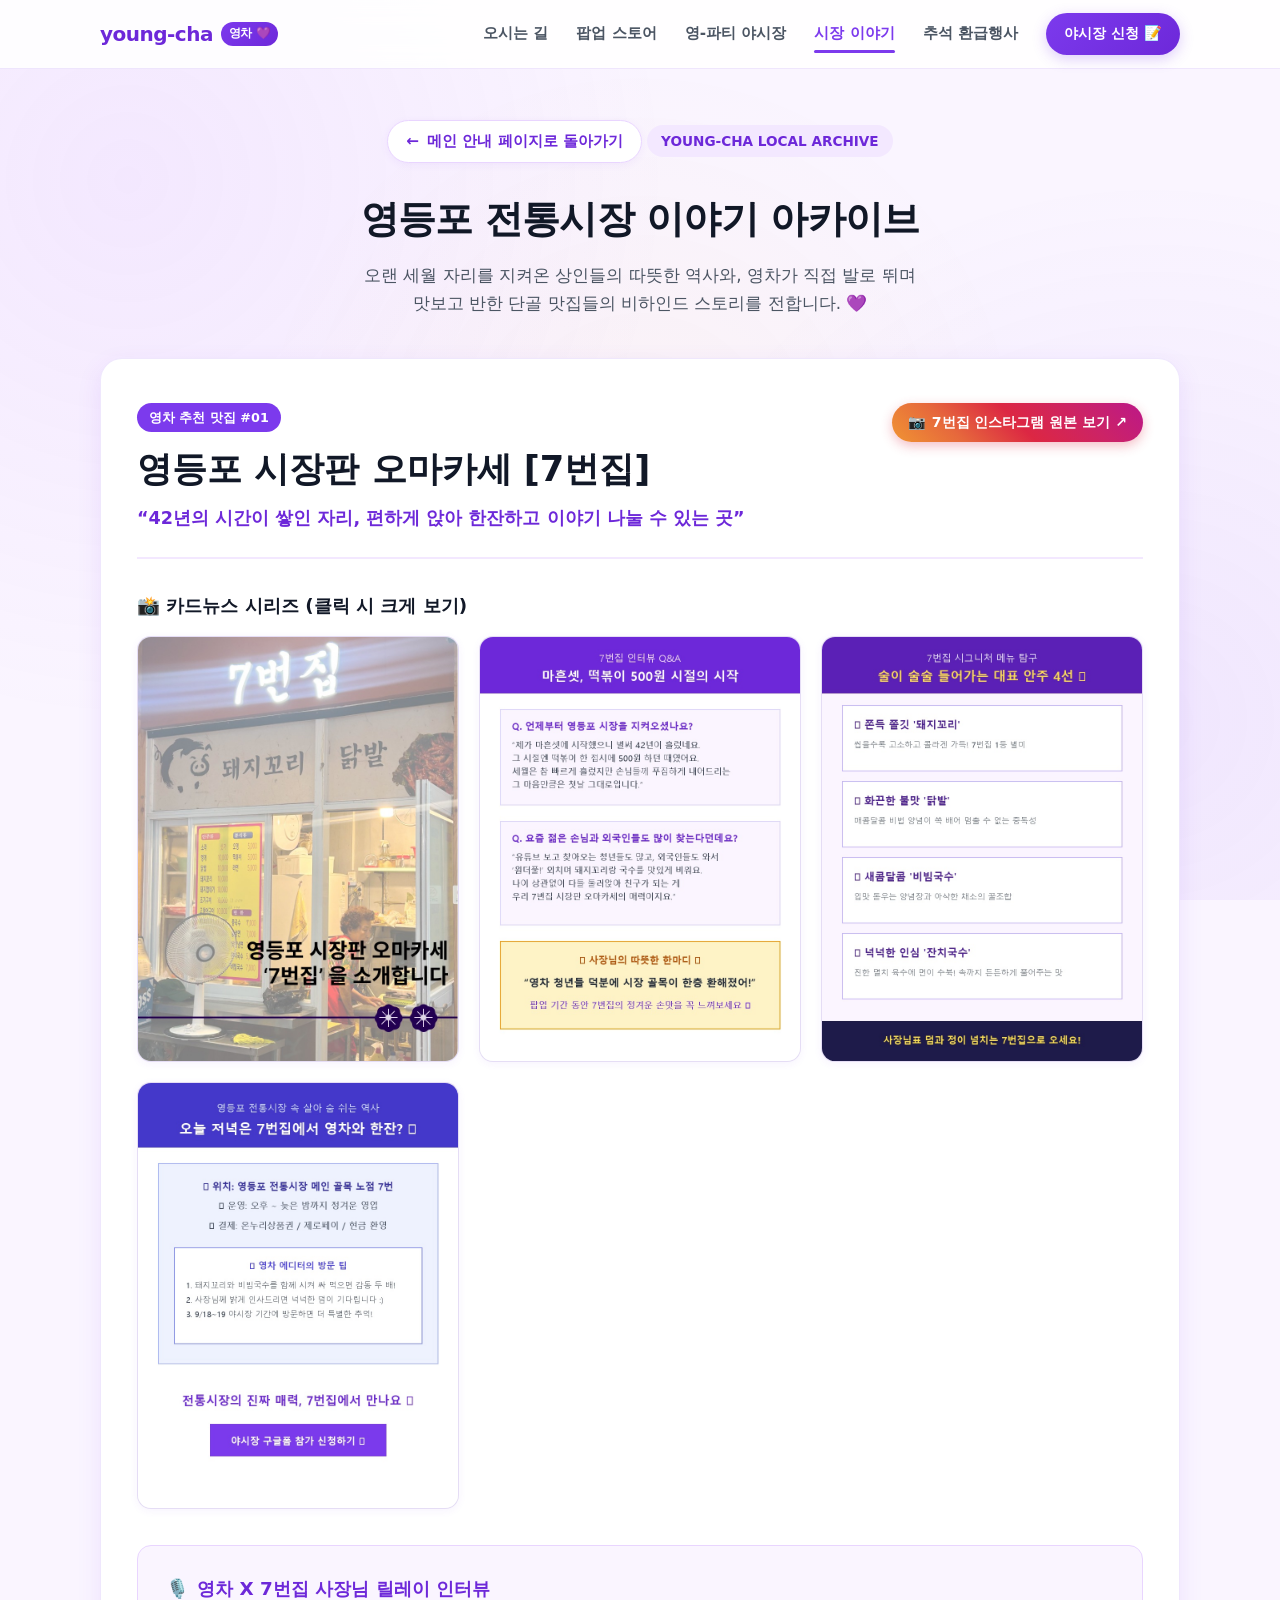
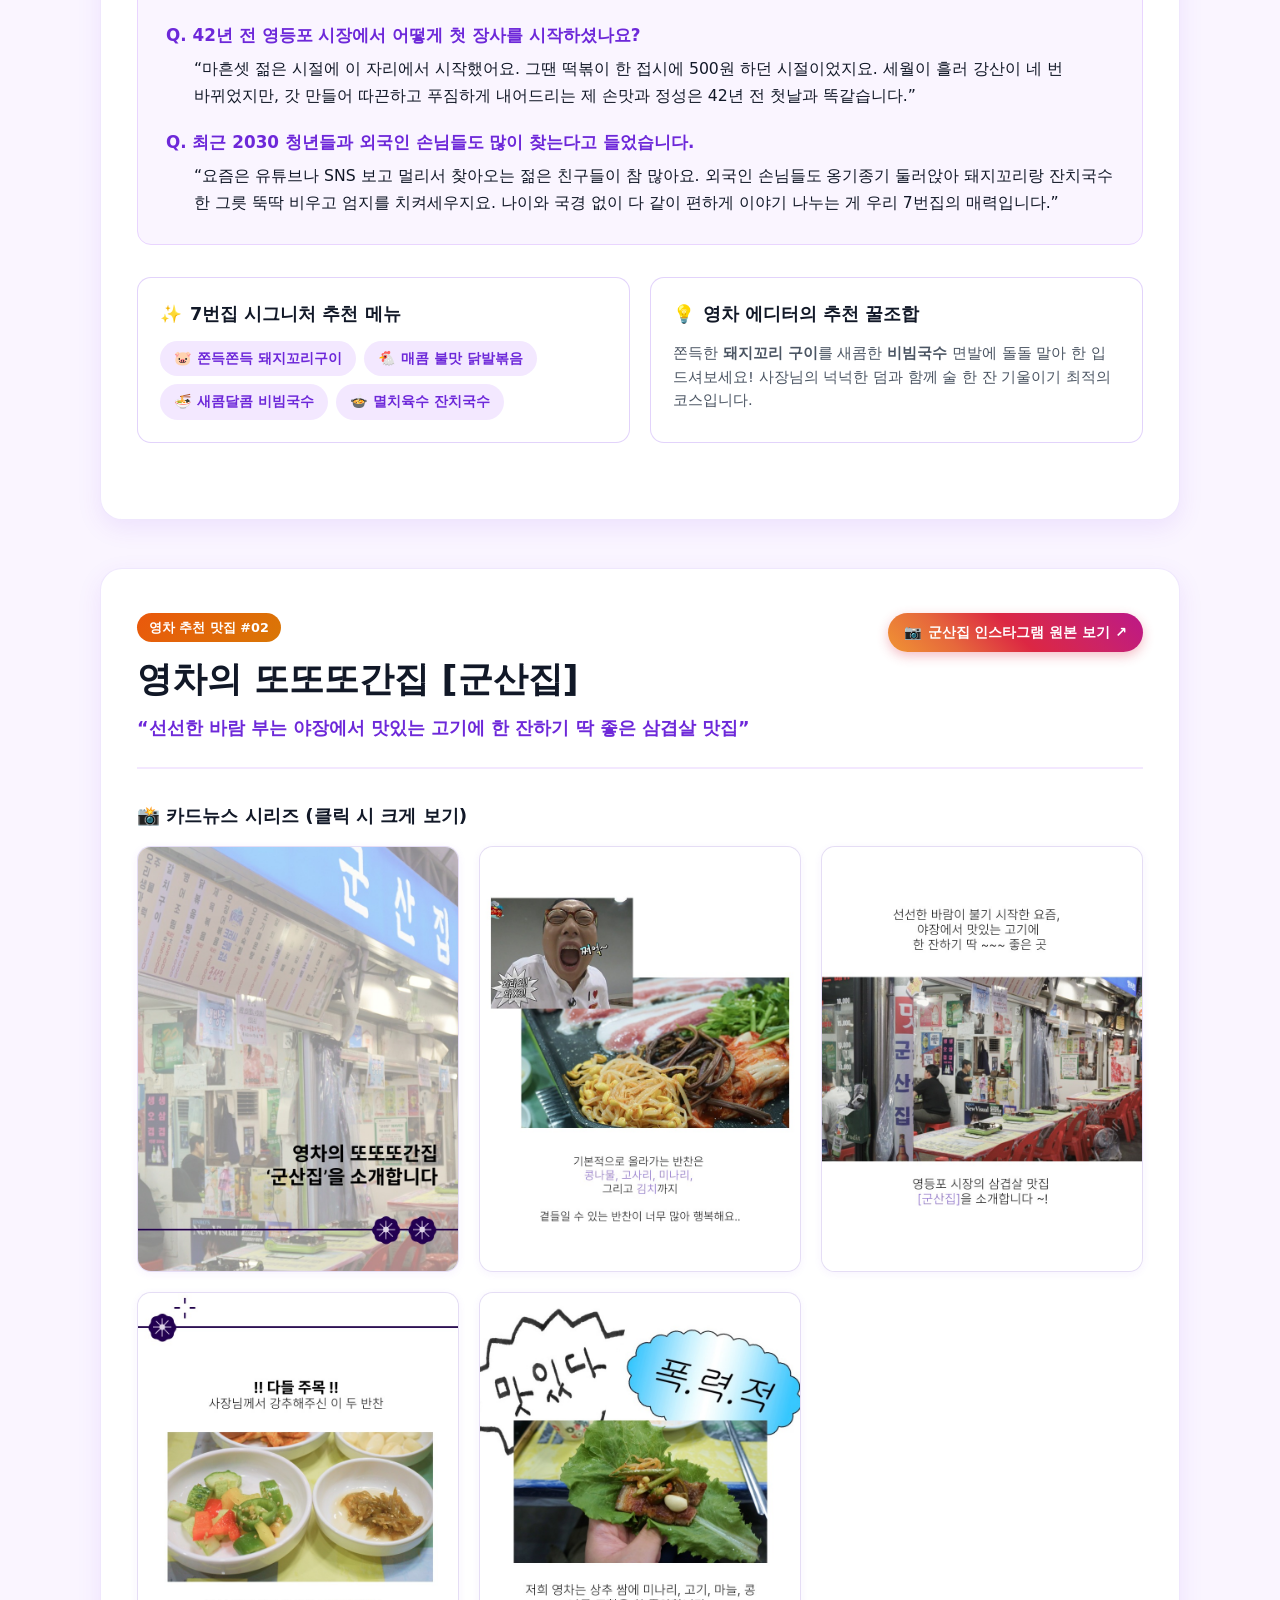
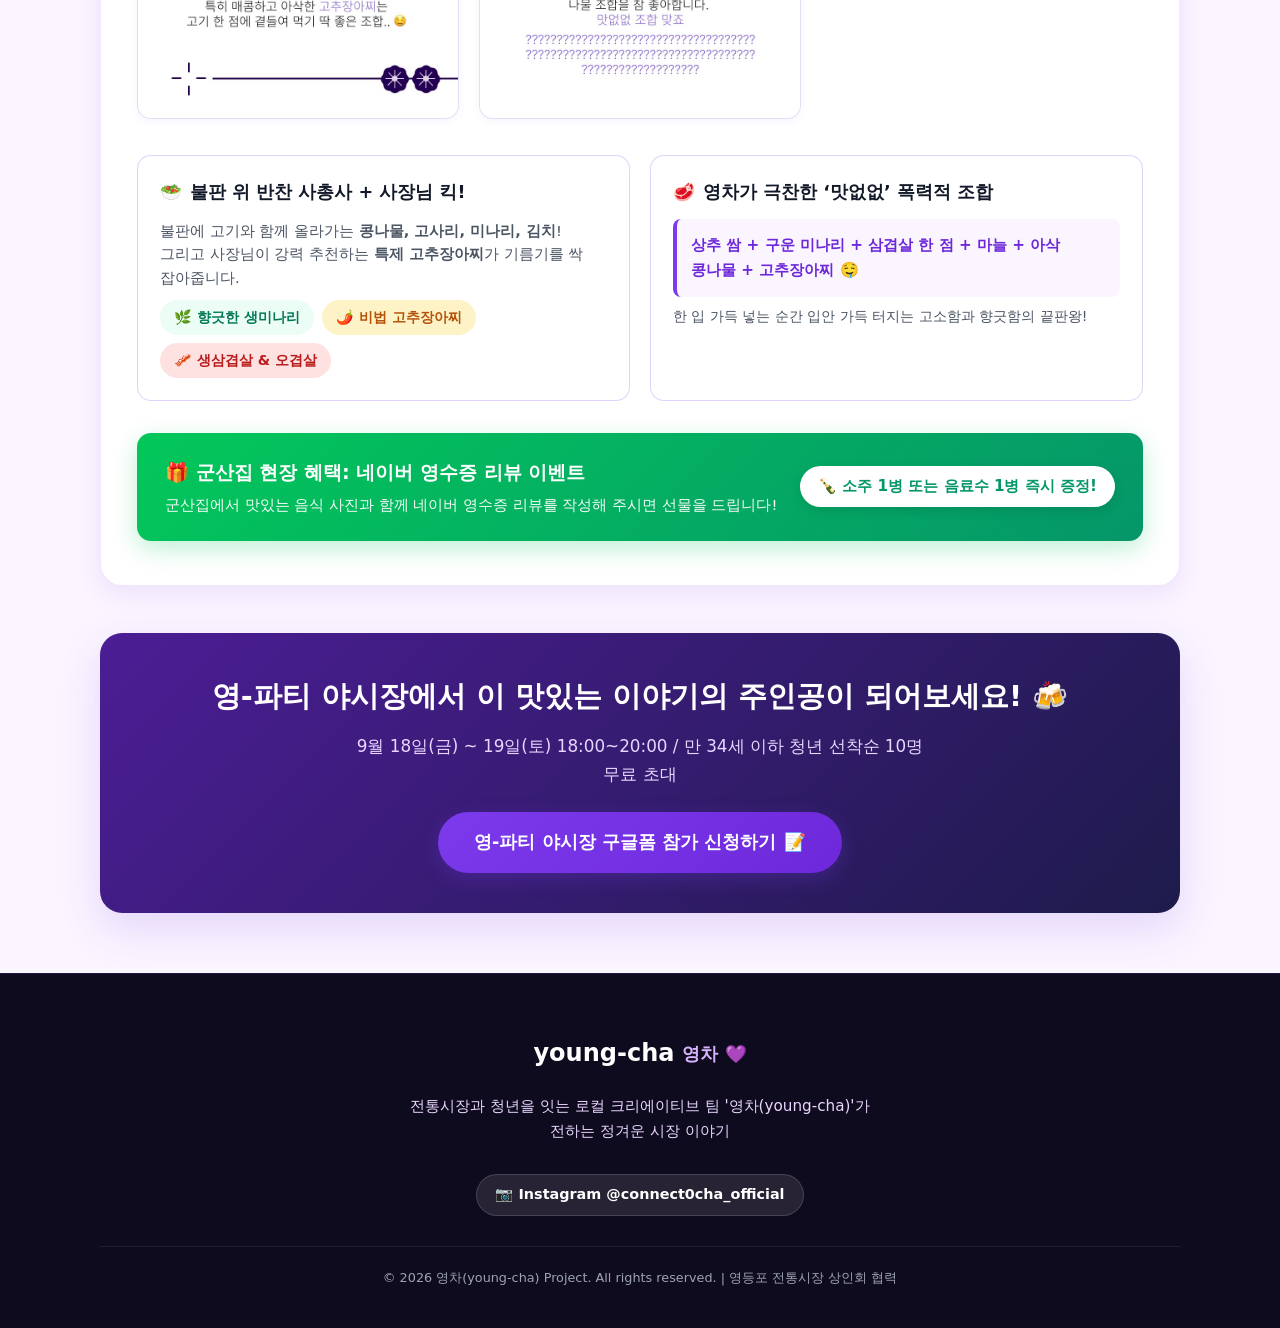
==== commit 4d0e933a: "fix: 모바일 D-Day 타이머 반응형 개선, 야시장 맛집 문구 수정, 지도 버튼 이모티콘 제거 및 메뉴 순서 변경" ====
--- a/stories.html
+++ b/stories.html
@@ -27,11 +27,11 @@
       </a>
 
       <nav class="nav-desktop">
+        <a href="index.html#location" class="nav-link">오시는 길</a>
         <a href="index.html#popup" class="nav-link">팝업 스토어</a>
         <a href="index.html#nightmarket" class="nav-link">영-파티 야시장</a>
         <a href="stories.html" class="nav-link active">시장 이야기</a>
         <a href="index.html#chuseok" class="nav-link">추석 환급행사</a>
-        <a href="index.html#location" class="nav-link">오시는 길</a>
         <a href="https://docs.google.com/forms/d/e/1FAIpQLSfv0fXyxu8cU6Dea35BbrPlyVKg8eiQco507-n66Tb0pVjEPQ/viewform?usp=header" target="_blank" rel="noopener noreferrer" class="nav-cta">
           야시장 신청 📝
         </a>
@@ -46,11 +46,11 @@
 
     <!-- 모바일 드로어 메뉴 -->
     <nav class="nav-mobile" id="navMobile">
+      <a href="index.html#location" class="nav-link">📍 오시는 길</a>
       <a href="index.html#popup" class="nav-link">🎪 팝업 스토어 안내</a>
       <a href="index.html#nightmarket" class="nav-link">🍻 영-파티 야시장 안내</a>
       <a href="stories.html" class="nav-link">📖 시장 이야기 아카이브</a>
       <a href="index.html#chuseok" class="nav-link">🌕 추석 환급행사</a>
-      <a href="index.html#location" class="nav-link">📍 오시는 길</a>
       <a href="https://docs.google.com/forms/d/e/1FAIpQLSfv0fXyxu8cU6Dea35BbrPlyVKg8eiQco507-n66Tb0pVjEPQ/viewform?usp=header" target="_blank" rel="noopener noreferrer" class="btn btn-primary" style="margin-top: 10px;">
         야시장 참가 신청하기 📝
       </a>
--- a/style.css
+++ b/style.css
@@ -373,6 +373,7 @@
 .dday-box {
   display: inline-flex;
   align-items: center;
+  justify-content: center;
   gap: 16px;
   background: linear-gradient(135deg, #2A104E, #180B2E);
   color: #FFFFFF;
@@ -381,6 +382,7 @@
   box-shadow: var(--shadow-md);
   margin-bottom: 36px;
   border: 1px solid rgba(168, 85, 247, 0.3);
+  max-width: 100%;
 }
 
 .dday-title {
@@ -389,14 +391,18 @@
   font-weight: 700;
   display: flex;
   align-items: center;
+  justify-content: center;
   gap: 6px;
+  white-space: nowrap;
 }
 
 .dday-digits {
   display: flex;
   align-items: center;
+  justify-content: center;
   gap: 8px;
   font-weight: 800;
+  white-space: nowrap;
 }
 
 .dday-unit {
@@ -406,6 +412,33 @@
   font-size: 1.15rem;
   font-variant-numeric: tabular-nums;
   border: 1px solid rgba(255, 255, 255, 0.15);
+}
+
+@media (max-width: 600px) {
+  .dday-box {
+    flex-direction: column;
+    gap: 10px;
+    padding: 14px 20px;
+    width: 100%;
+    max-width: 330px;
+    margin-left: auto;
+    margin-right: auto;
+    box-sizing: border-box;
+  }
+
+  .dday-title {
+    font-size: 0.88rem;
+  }
+
+  .dday-digits {
+    gap: 6px;
+    font-size: 0.88rem;
+  }
+
+  .dday-unit {
+    padding: 4px 7px;
+    font-size: 1.05rem;
+  }
 }
 
 .hero-actions {
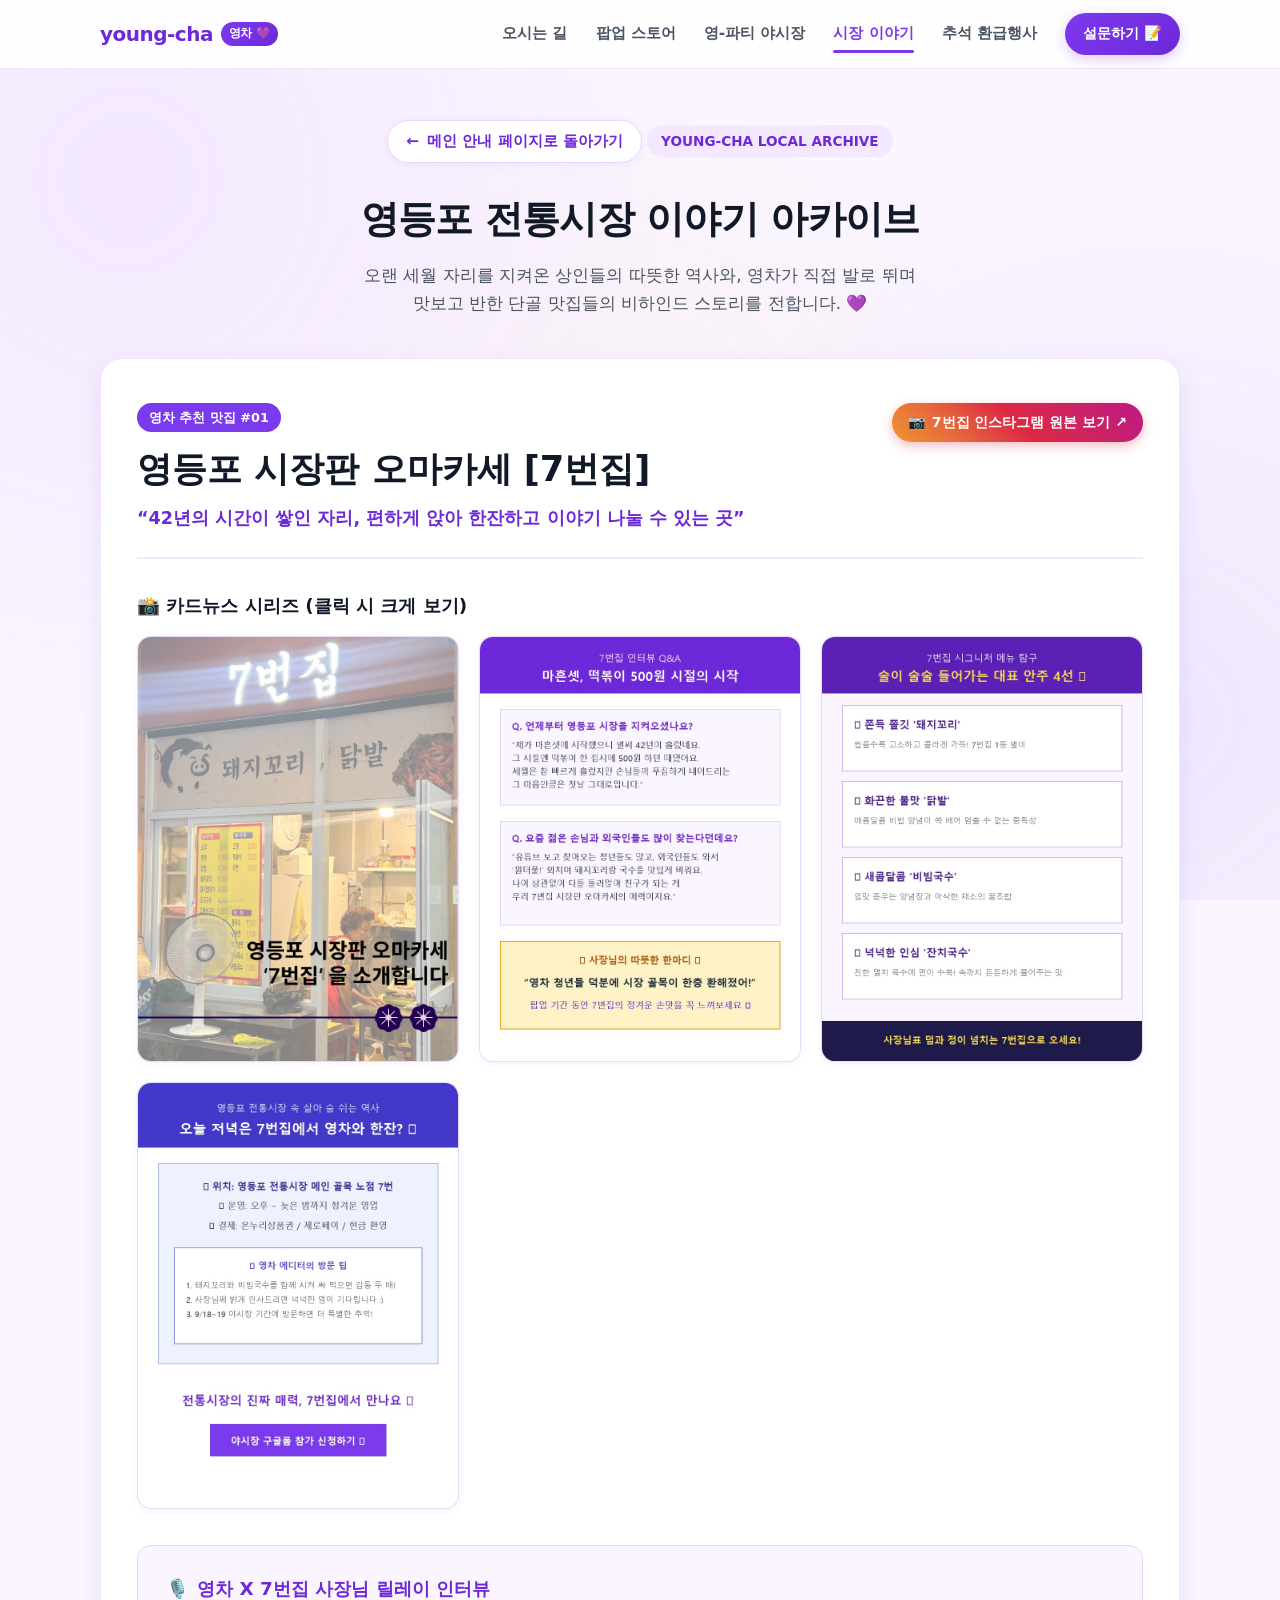
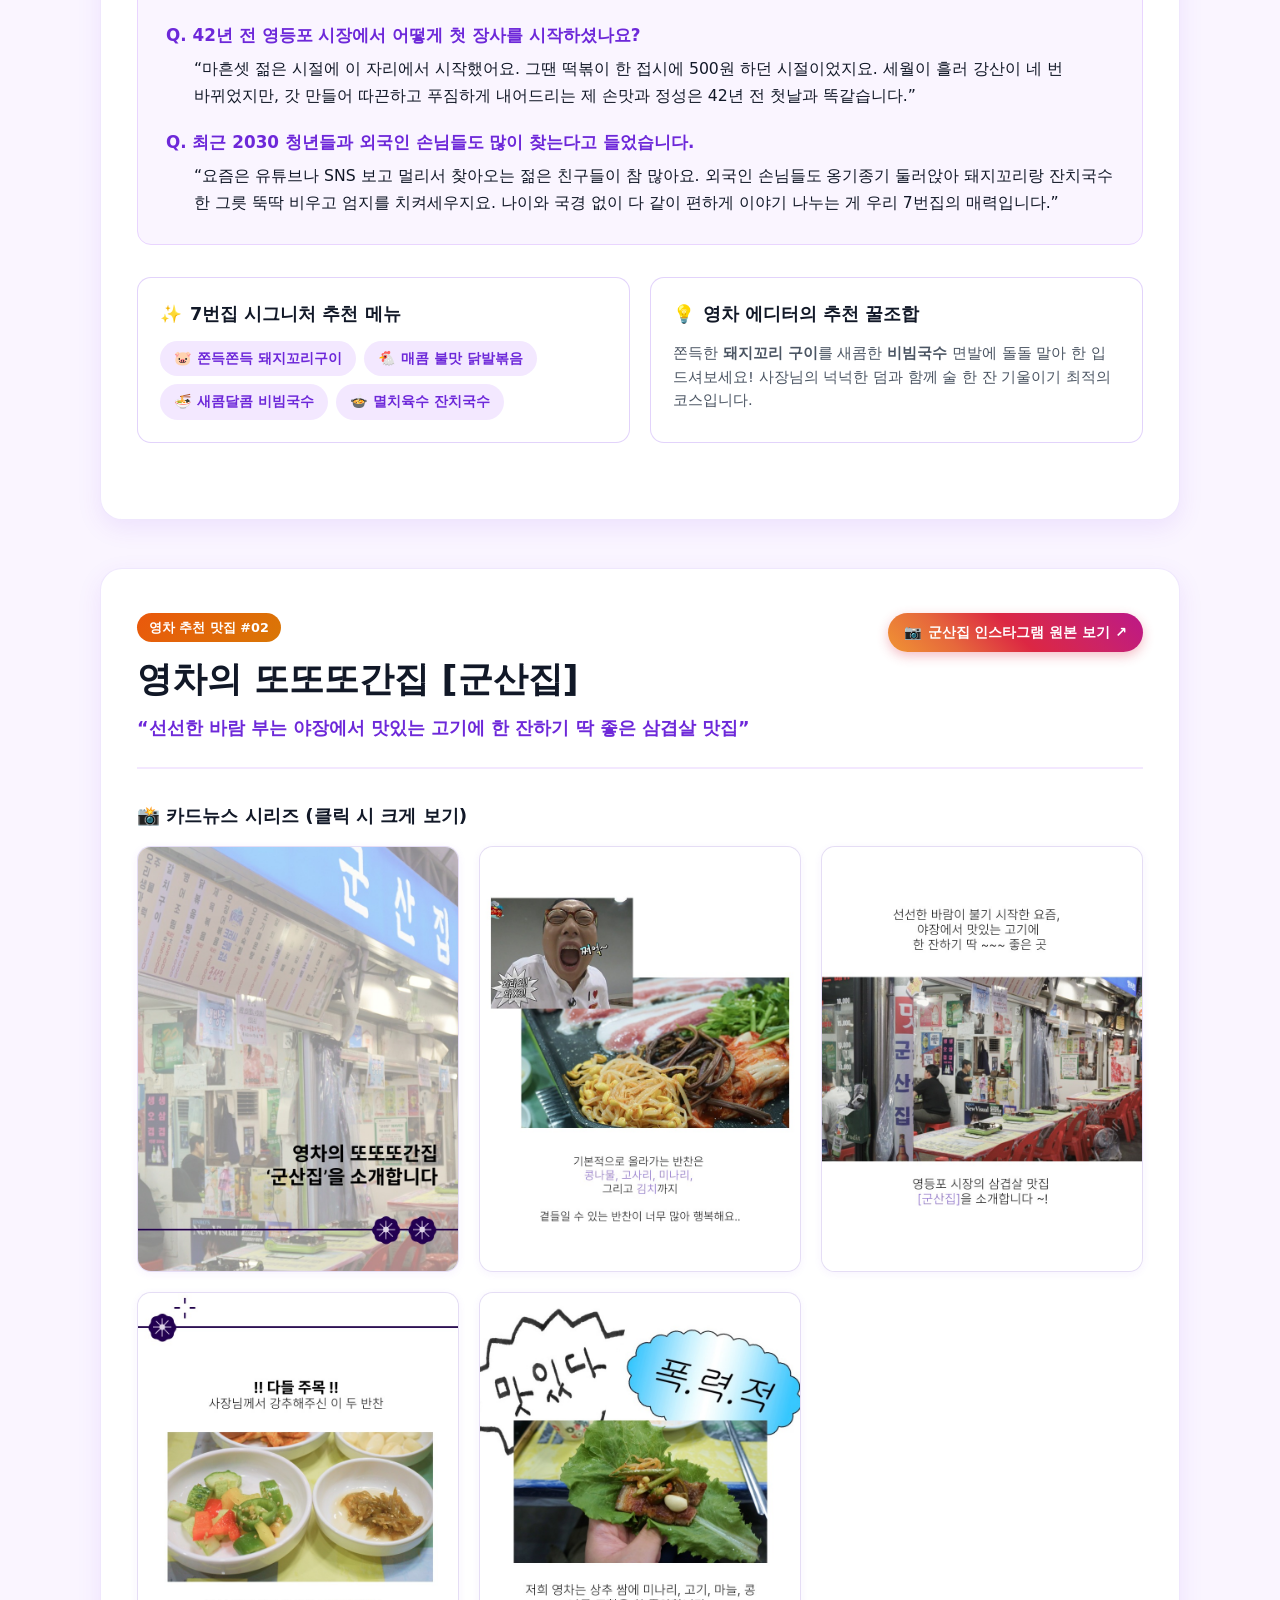
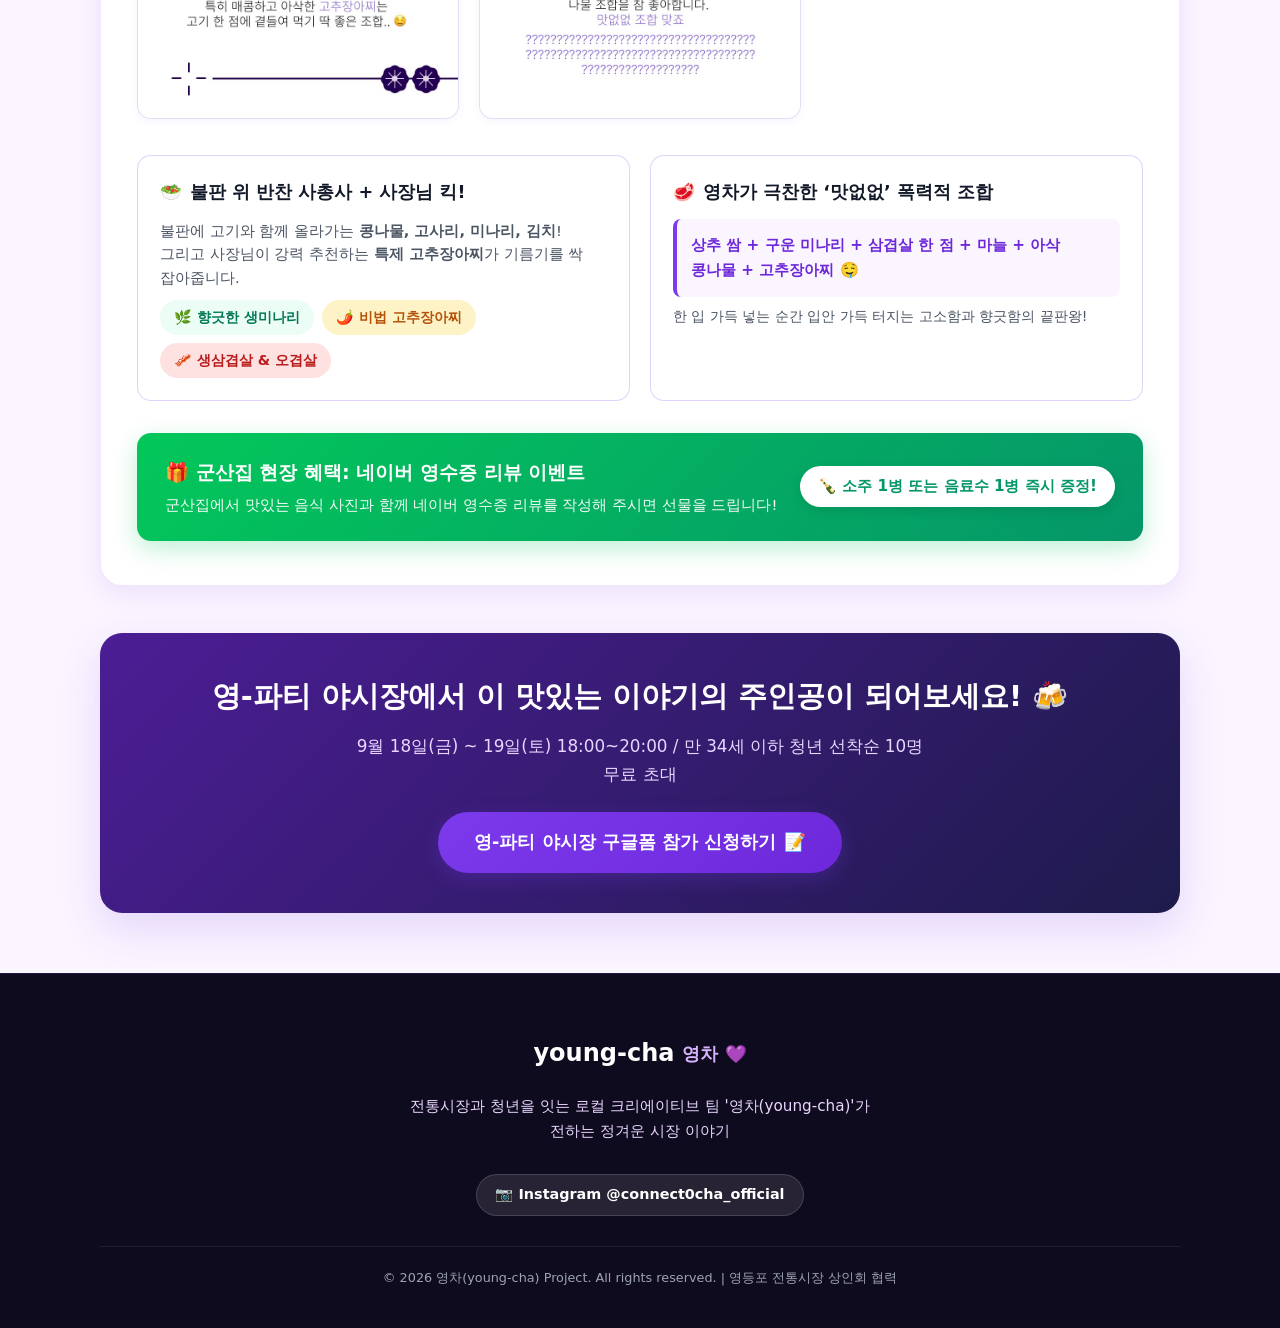
==== commit cd84e109: "첫화면 및 네비게이션 CTA를 설문하기(구글폼) 링크로 변경" ====
--- a/stories.html
+++ b/stories.html
@@ -32,8 +32,8 @@
         <a href="index.html#nightmarket" class="nav-link">영-파티 야시장</a>
         <a href="stories.html" class="nav-link active">시장 이야기</a>
         <a href="index.html#chuseok" class="nav-link">추석 환급행사</a>
-        <a href="https://docs.google.com/forms/d/e/1FAIpQLSfv0fXyxu8cU6Dea35BbrPlyVKg8eiQco507-n66Tb0pVjEPQ/viewform?usp=header" target="_blank" rel="noopener noreferrer" class="nav-cta">
-          야시장 신청 📝
+        <a href="https://docs.google.com/forms/d/e/1FAIpQLSfS9Gyt1RqUFiMdw20HvYVQ3TwGxJg09XM02lFOipYUloitTg/viewform?usp=sharing&ouid=113491056537407771091" target="_blank" rel="noopener noreferrer" class="nav-cta">
+          설문하기 📝
         </a>
       </nav>
 
@@ -51,8 +51,8 @@
       <a href="index.html#nightmarket" class="nav-link">🍻 영-파티 야시장 안내</a>
       <a href="stories.html" class="nav-link">📖 시장 이야기 아카이브</a>
       <a href="index.html#chuseok" class="nav-link">🌕 추석 환급행사</a>
-      <a href="https://docs.google.com/forms/d/e/1FAIpQLSfv0fXyxu8cU6Dea35BbrPlyVKg8eiQco507-n66Tb0pVjEPQ/viewform?usp=header" target="_blank" rel="noopener noreferrer" class="btn btn-primary" style="margin-top: 10px;">
-        야시장 참가 신청하기 📝
+      <a href="https://docs.google.com/forms/d/e/1FAIpQLSfS9Gyt1RqUFiMdw20HvYVQ3TwGxJg09XM02lFOipYUloitTg/viewform?usp=sharing&ouid=113491056537407771091" target="_blank" rel="noopener noreferrer" class="btn btn-primary" style="margin-top: 10px;">
+        설문하기 📝
       </a>
     </nav>
   </header>
--- a/style.css
+++ b/style.css
@@ -662,6 +662,9 @@
 
 .card-cta-wrap {
   margin-top: 24px;
+  display: flex;
+  flex-direction: column;
+  gap: 10px;
 }
 
 .card-cta-btn {
@@ -793,117 +796,41 @@
   margin-top: 10px;
 }
 
-/* 9. 섹션 3: 추석 환급 행사 */
-.chuseok-card {
-  background: linear-gradient(135deg, #2E1065, #1E1B4B);
+/* 9. 섹션 3: 추석 환급 행사 포스터 */
+.chuseok-section {
+  padding-top: 20px;
+  padding-bottom: 50px;
+}
+
+.chuseok-poster-card {
+  display: flex;
+  justify-content: center;
+  align-items: center;
+  width: 100%;
+}
+
+.chuseok-poster-wrapper {
+  max-width: 760px;
+  width: 100%;
   border-radius: var(--radius-lg);
-  color: #FFFFFF;
-  padding: 40px;
-  box-shadow: var(--shadow-lg);
-  border: 1px solid rgba(221, 214, 254, 0.2);
-  display: grid;
-  grid-template-columns: 1.1fr 0.9fr;
-  gap: 36px;
-  align-items: center;
-}
-
-@media (max-width: 920px) {
-  .chuseok-card {
-    grid-template-columns: 1fr;
-    padding: 28px 20px;
-    gap: 28px;
-  }
-}
-
-.chuseok-badge {
-  display: inline-flex;
-  align-items: center;
-  gap: 6px;
-  background: rgba(253, 224, 71, 0.18);
-  color: var(--accent-yellow);
-  font-size: 0.85rem;
-  font-weight: 800;
-  padding: 5px 14px;
-  border-radius: var(--radius-full);
-  margin-bottom: 14px;
-  border: 1px solid rgba(253, 224, 71, 0.35);
-}
-
-.chuseok-title {
-  font-size: clamp(1.4rem, 2.6vw, 1.85rem);
-  font-weight: 900;
-  line-height: 1.35;
-  margin-bottom: 14px;
-  color: #FFFFFF;
-}
-
-.chuseok-desc {
-  font-size: 0.98rem;
-  color: var(--primary-200);
-  line-height: 1.6;
-  margin-bottom: 24px;
-}
-
-.refund-boxes {
-  display: grid;
-  grid-template-columns: 1fr 1fr;
-  gap: 16px;
-  margin-bottom: 24px;
-}
-
-@media (max-width: 480px) {
-  .refund-boxes {
-    grid-template-columns: 1fr;
-  }
-}
-
-.refund-box {
-  background: rgba(255, 255, 255, 0.08);
-  backdrop-filter: blur(8px);
-  border: 1px solid rgba(255, 255, 255, 0.15);
-  padding: 16px;
-  border-radius: var(--radius-md);
-  text-align: center;
-}
-
-.refund-box.gold {
-  background: rgba(245, 158, 11, 0.12);
-  border-color: rgba(245, 158, 11, 0.4);
-}
-
-.refund-condition {
-  font-size: 0.85rem;
-  color: var(--primary-200);
-  margin-bottom: 4px;
-}
-
-.refund-box.gold .refund-condition {
-  color: #FDE68A;
-}
-
-.refund-amount {
-  font-size: 1.35rem;
-  font-weight: 900;
-  color: #FFFFFF;
-}
-
-.refund-box.gold .refund-amount {
-  color: var(--accent-yellow);
-}
-
-.chuseok-notice {
-  font-size: 0.85rem;
-  color: var(--primary-300);
-  line-height: 1.5;
-  border-top: 1px solid rgba(255, 255, 255, 0.1);
-  padding-top: 14px;
-}
-
-.chuseok-img-wrap {
-  border-radius: var(--radius-md);
   overflow: hidden;
-  box-shadow: 0 10px 30px rgba(0, 0, 0, 0.4);
-  border: 2px solid rgba(255, 255, 255, 0.12);
+  box-shadow: 0 16px 40px rgba(0, 0, 0, 0.12), 0 4px 16px rgba(124, 58, 237, 0.08);
+  border: 1.5px solid var(--border-light);
+  background: #FFFFFF;
+  transition: var(--transition-bounce);
+}
+
+.chuseok-poster-wrapper:hover {
+  transform: translateY(-4px);
+  box-shadow: 0 24px 50px rgba(124, 58, 237, 0.2);
+  border-color: var(--brand-purple-light);
+}
+
+.chuseok-poster-img {
+  width: 100%;
+  height: auto;
+  display: block;
+  object-fit: contain;
 }
 
 /* 10. 섹션 4: 오시는 길 & 카카오맵 공식 정적 지도 */
